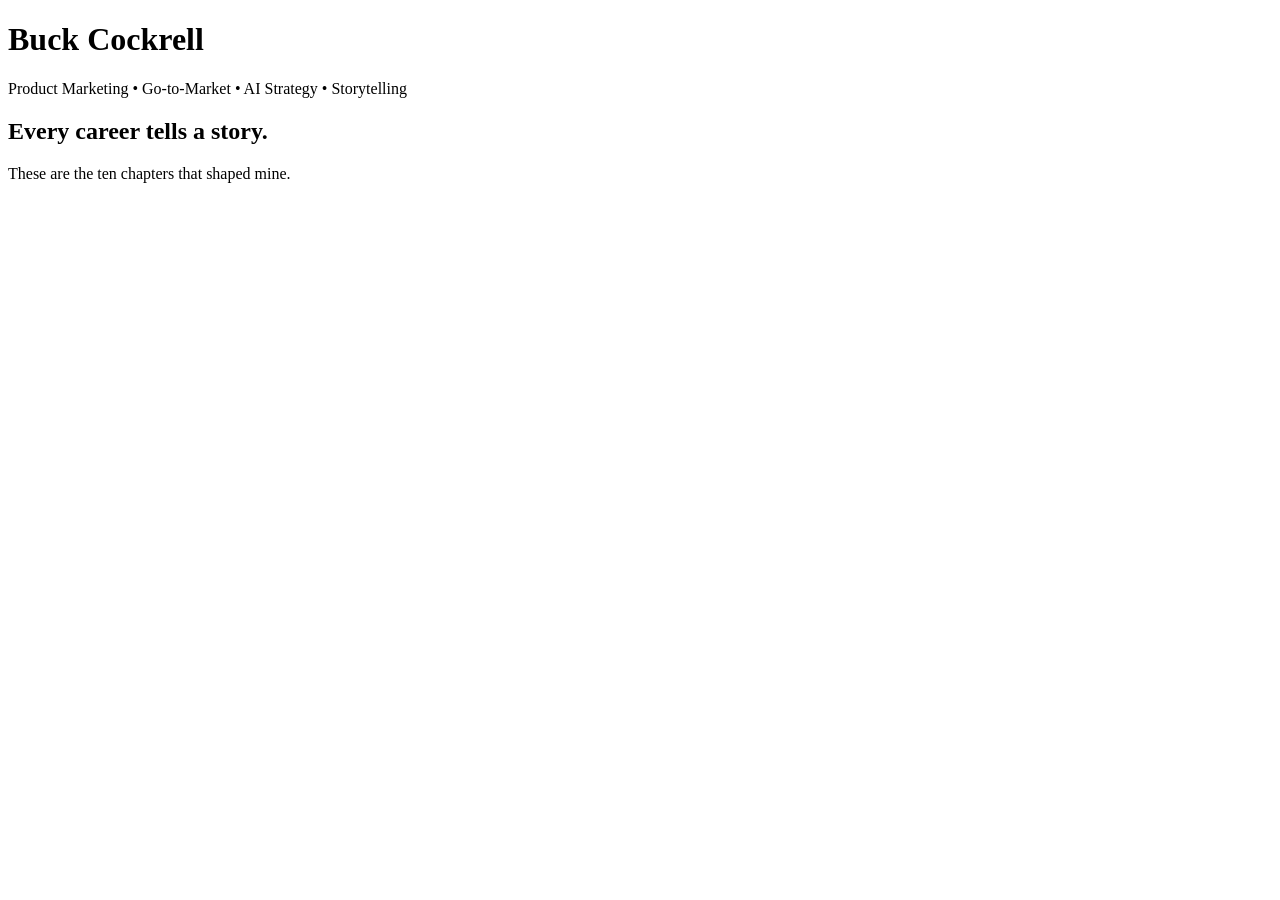
==== index.html @ d07e461e "Rename index to index.html" ====
<!doctype html>
<html lang="en">
<head>
  <meta charset="utf-8">
  <meta name="viewport" content="width=device-width, initial-scale=1">
  <title>Buck Cockrell | Portfolio</title>
  <meta
    name="description"
    content="The product marketing, go-to-market, transformation, and AI leadership portfolio of Buck Cockrell."
  >
</head>

<body>
  <main>
    <h1>Buck Cockrell</h1>
    <p>Product Marketing • Go-to-Market • AI Strategy • Storytelling</p>

    <h2>Every career tells a story.</h2>
    <p>These are the ten chapters that shaped mine.</p>
  </main>
</body>
</html>
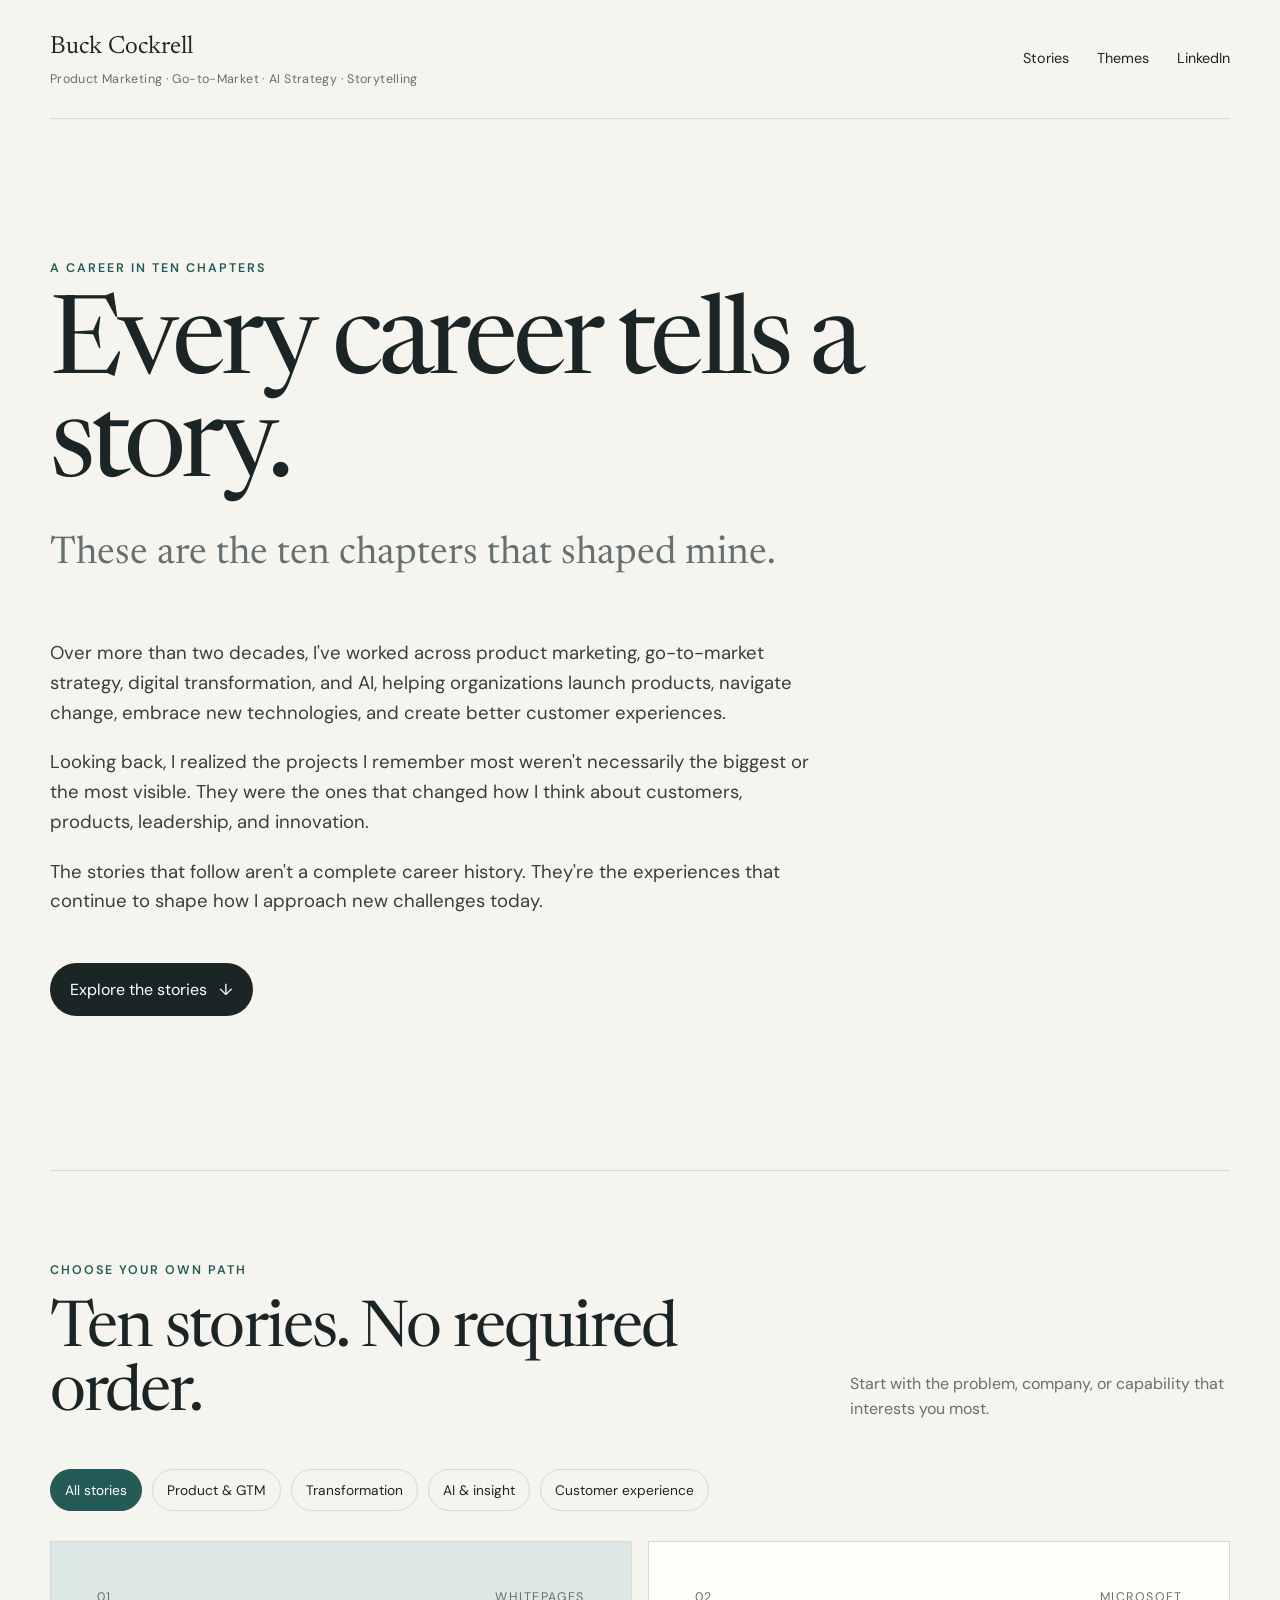
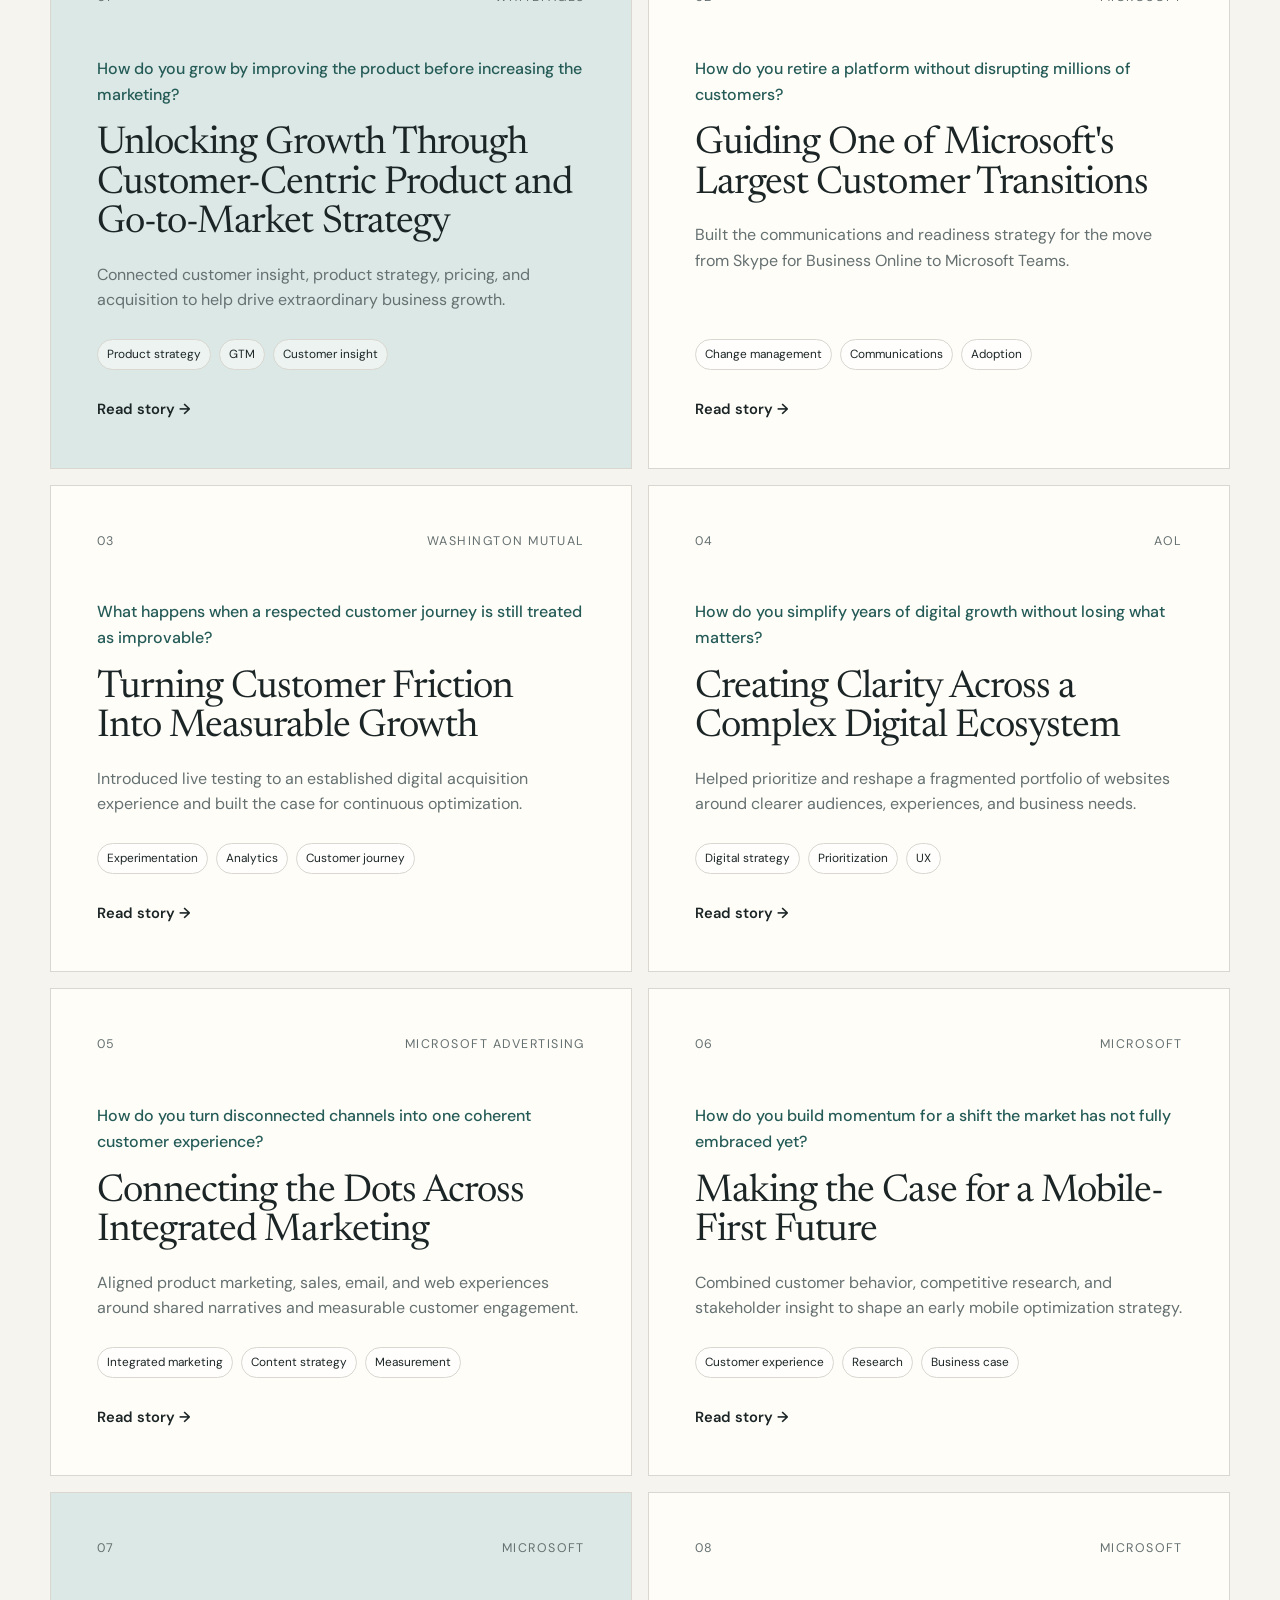
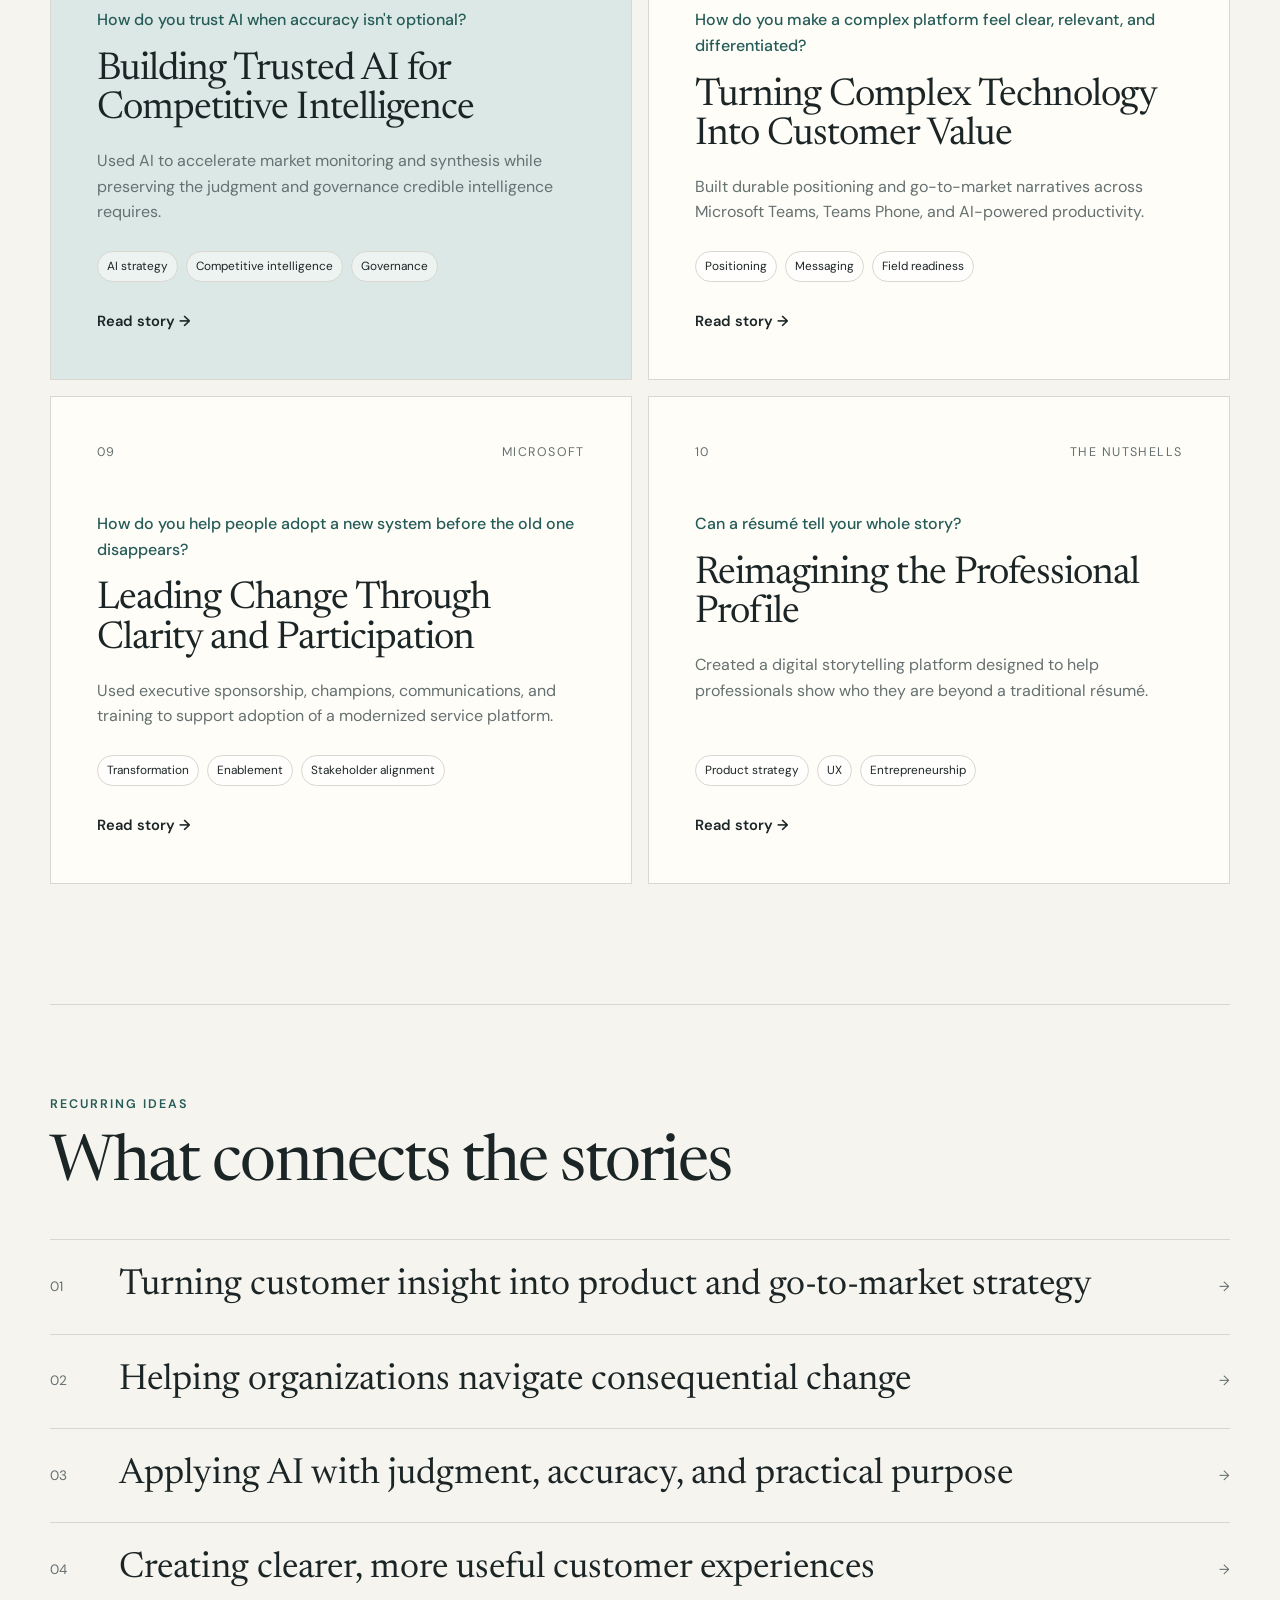
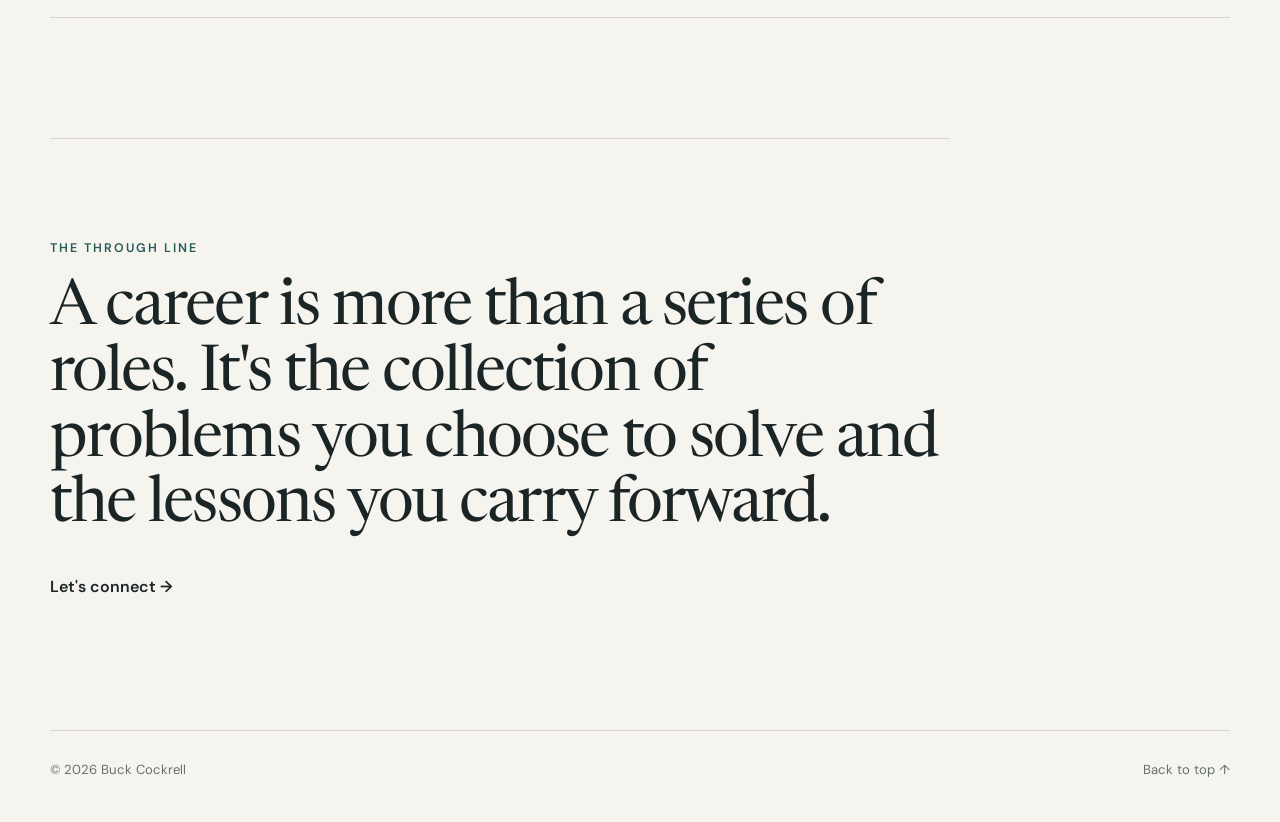
==== commit aa16e378: "Add files via upload" ====
--- a/index.html
+++ b/index.html
@@ -3,20 +3,230 @@
 <head>
   <meta charset="utf-8">
   <meta name="viewport" content="width=device-width, initial-scale=1">
-  <title>Buck Cockrell | Portfolio</title>
-  <meta
-    name="description"
-    content="The product marketing, go-to-market, transformation, and AI leadership portfolio of Buck Cockrell."
-  >
+  <title>Buck Cockrell | Product Marketing, GTM, AI Strategy</title>
+  <meta name="description" content="A collection of ten stories from Buck Cockrell's career across product marketing, go-to-market strategy, digital transformation, AI, and customer experience.">
+  <meta name="author" content="Buck Cockrell">
+  <meta property="og:title" content="Buck Cockrell | Every career tells a story">
+  <meta property="og:description" content="Ten stories about product marketing, go-to-market strategy, transformation, AI, and leadership.">
+  <meta property="og:type" content="website">
+  <meta property="og:url" content="https://buck-cockrell.netlify.app/">
+  <link rel="stylesheet" href="styles.css">
+  <script type="application/ld+json">
+  {
+    "@context": "https://schema.org",
+    "@type": "Person",
+    "name": "Buck Cockrell",
+    "url": "https://buck-cockrell.netlify.app/",
+    "jobTitle": "Product Marketing and Go-to-Market Leader",
+    "knowsAbout": [
+      "Product Marketing",
+      "Go-to-Market Strategy",
+      "Artificial Intelligence",
+      "Digital Transformation",
+      "Change Management",
+      "Customer Experience",
+      "Competitive Intelligence"
+    ]
+  }
+  </script>
 </head>
-
 <body>
+  <a class="skip-link" href="#stories">Skip to stories</a>
+
+  <header class="site-header">
+    <a class="brand" href="/" aria-label="Buck Cockrell home">
+      <span class="brand-name">Buck Cockrell</span>
+      <span class="brand-role">Product Marketing · Go-to-Market · AI Strategy · Storytelling</span>
+    </a>
+
+    <button class="nav-toggle" type="button" aria-expanded="false" aria-controls="site-nav">
+      Menu
+    </button>
+
+    <nav id="site-nav" class="site-nav" aria-label="Primary navigation">
+      <a href="#stories">Stories</a>
+      <a href="#themes">Themes</a>
+      <a href="https://www.linkedin.com/" rel="noreferrer">LinkedIn</a>
+    </nav>
+  </header>
+
   <main>
-    <h1>Buck Cockrell</h1>
-    <p>Product Marketing • Go-to-Market • AI Strategy • Storytelling</p>
-
-    <h2>Every career tells a story.</h2>
-    <p>These are the ten chapters that shaped mine.</p>
+    <section class="hero" aria-labelledby="hero-title">
+      <p class="eyebrow">A career in ten chapters</p>
+      <h1 id="hero-title">Every career tells a story.</h1>
+      <p class="hero-subtitle">These are the ten chapters that shaped mine.</p>
+
+      <div class="intro-copy">
+        <p>Over more than two decades, I've worked across product marketing, go-to-market strategy, digital transformation, and AI, helping organizations launch products, navigate change, embrace new technologies, and create better customer experiences.</p>
+
+        <p>Looking back, I realized the projects I remember most weren't necessarily the biggest or the most visible. They were the ones that changed how I think about customers, products, leadership, and innovation.</p>
+
+        <p>The stories that follow aren't a complete career history. They're the experiences that continue to shape how I approach new challenges today.</p>
+      </div>
+
+      <a class="primary-cta" href="#stories">Explore the stories <span aria-hidden="true">↓</span></a>
+    </section>
+
+    <section id="stories" class="stories-section" aria-labelledby="stories-title">
+      <div class="section-heading">
+        <div>
+          <p class="eyebrow">Choose your own path</p>
+          <h2 id="stories-title">Ten stories. No required order.</h2>
+        </div>
+        <p>Start with the problem, company, or capability that interests you most.</p>
+      </div>
+
+      <div class="filter-bar" aria-label="Filter stories by theme">
+        <button class="filter-button is-active" type="button" data-filter="all">All stories</button>
+        <button class="filter-button" type="button" data-filter="product">Product & GTM</button>
+        <button class="filter-button" type="button" data-filter="change">Transformation</button>
+        <button class="filter-button" type="button" data-filter="ai">AI & insight</button>
+        <button class="filter-button" type="button" data-filter="experience">Customer experience</button>
+      </div>
+
+      <div class="story-grid">
+        <article class="story-card featured" data-themes="product experience">
+          <a href="stories/whitepages-growth/" aria-label="Read story 1: Unlocking Growth Through Customer-Centric Product and Go-to-Market Strategy">
+            <div class="story-meta"><span>01</span><span>Whitepages</span></div>
+            <p class="story-question">How do you grow by improving the product before increasing the marketing?</p>
+            <h3>Unlocking Growth Through Customer-Centric Product and Go-to-Market Strategy</h3>
+            <p class="story-summary">Connected customer insight, product strategy, pricing, and acquisition to help drive extraordinary business growth.</p>
+            <ul class="tags" aria-label="Capabilities">
+              <li>Product strategy</li><li>GTM</li><li>Customer insight</li>
+            </ul>
+            <span class="read-link">Read story <span aria-hidden="true">→</span></span>
+          </a>
+        </article>
+
+        <article class="story-card" data-themes="change product">
+          <a href="stories/skype-to-teams/" aria-label="Read story 2: Guiding One of Microsoft's Largest Customer Transitions">
+            <div class="story-meta"><span>02</span><span>Microsoft</span></div>
+            <p class="story-question">How do you retire a platform without disrupting millions of customers?</p>
+            <h3>Guiding One of Microsoft's Largest Customer Transitions</h3>
+            <p class="story-summary">Built the communications and readiness strategy for the move from Skype for Business Online to Microsoft Teams.</p>
+            <ul class="tags"><li>Change management</li><li>Communications</li><li>Adoption</li></ul>
+            <span class="read-link">Read story <span aria-hidden="true">→</span></span>
+          </a>
+        </article>
+
+        <article class="story-card" data-themes="experience product">
+          <a href="stories/testing-optimization/" aria-label="Read story 3: Turning Customer Friction Into Measurable Growth">
+            <div class="story-meta"><span>03</span><span>Washington Mutual</span></div>
+            <p class="story-question">What happens when a respected customer journey is still treated as improvable?</p>
+            <h3>Turning Customer Friction Into Measurable Growth</h3>
+            <p class="story-summary">Introduced live testing to an established digital acquisition experience and built the case for continuous optimization.</p>
+            <ul class="tags"><li>Experimentation</li><li>Analytics</li><li>Customer journey</li></ul>
+            <span class="read-link">Read story <span aria-hidden="true">→</span></span>
+          </a>
+        </article>
+
+        <article class="story-card" data-themes="change experience">
+          <a href="stories/aol-digital-ecosystem/" aria-label="Read story 4: Creating Clarity Across a Complex Digital Ecosystem">
+            <div class="story-meta"><span>04</span><span>AOL</span></div>
+            <p class="story-question">How do you simplify years of digital growth without losing what matters?</p>
+            <h3>Creating Clarity Across a Complex Digital Ecosystem</h3>
+            <p class="story-summary">Helped prioritize and reshape a fragmented portfolio of websites around clearer audiences, experiences, and business needs.</p>
+            <ul class="tags"><li>Digital strategy</li><li>Prioritization</li><li>UX</li></ul>
+            <span class="read-link">Read story <span aria-hidden="true">→</span></span>
+          </a>
+        </article>
+
+        <article class="story-card" data-themes="product experience">
+          <a href="stories/integrated-marketing/" aria-label="Read story 5: Connecting the Dots Across Integrated Marketing">
+            <div class="story-meta"><span>05</span><span>Microsoft Advertising</span></div>
+            <p class="story-question">How do you turn disconnected channels into one coherent customer experience?</p>
+            <h3>Connecting the Dots Across Integrated Marketing</h3>
+            <p class="story-summary">Aligned product marketing, sales, email, and web experiences around shared narratives and measurable customer engagement.</p>
+            <ul class="tags"><li>Integrated marketing</li><li>Content strategy</li><li>Measurement</li></ul>
+            <span class="read-link">Read story <span aria-hidden="true">→</span></span>
+          </a>
+        </article>
+
+        <article class="story-card" data-themes="experience change">
+          <a href="stories/mobile-first-strategy/" aria-label="Read story 6: Making the Case for a Mobile-First Future">
+            <div class="story-meta"><span>06</span><span>Microsoft</span></div>
+            <p class="story-question">How do you build momentum for a shift the market has not fully embraced yet?</p>
+            <h3>Making the Case for a Mobile-First Future</h3>
+            <p class="story-summary">Combined customer behavior, competitive research, and stakeholder insight to shape an early mobile optimization strategy.</p>
+            <ul class="tags"><li>Customer experience</li><li>Research</li><li>Business case</li></ul>
+            <span class="read-link">Read story <span aria-hidden="true">→</span></span>
+          </a>
+        </article>
+
+        <article class="story-card featured" data-themes="ai product">
+          <a href="stories/trusted-ai/" aria-label="Read story 7: Building Trusted AI for Competitive Intelligence">
+            <div class="story-meta"><span>07</span><span>Microsoft</span></div>
+            <p class="story-question">How do you trust AI when accuracy isn't optional?</p>
+            <h3>Building Trusted AI for Competitive Intelligence</h3>
+            <p class="story-summary">Used AI to accelerate market monitoring and synthesis while preserving the judgment and governance credible intelligence requires.</p>
+            <ul class="tags"><li>AI strategy</li><li>Competitive intelligence</li><li>Governance</li></ul>
+            <span class="read-link">Read story <span aria-hidden="true">→</span></span>
+          </a>
+        </article>
+
+        <article class="story-card" data-themes="product ai">
+          <a href="stories/teams-positioning/" aria-label="Read story 8: Turning Complex Technology Into Customer Value">
+            <div class="story-meta"><span>08</span><span>Microsoft</span></div>
+            <p class="story-question">How do you make a complex platform feel clear, relevant, and differentiated?</p>
+            <h3>Turning Complex Technology Into Customer Value</h3>
+            <p class="story-summary">Built durable positioning and go-to-market narratives across Microsoft Teams, Teams Phone, and AI-powered productivity.</p>
+            <ul class="tags"><li>Positioning</li><li>Messaging</li><li>Field readiness</li></ul>
+            <span class="read-link">Read story <span aria-hidden="true">→</span></span>
+          </a>
+        </article>
+
+        <article class="story-card" data-themes="change experience">
+          <a href="stories/platform-adoption/" aria-label="Read story 9: Leading Change Through Clarity and Participation">
+            <div class="story-meta"><span>09</span><span>Microsoft</span></div>
+            <p class="story-question">How do you help people adopt a new system before the old one disappears?</p>
+            <h3>Leading Change Through Clarity and Participation</h3>
+            <p class="story-summary">Used executive sponsorship, champions, communications, and training to support adoption of a modernized service platform.</p>
+            <ul class="tags"><li>Transformation</li><li>Enablement</li><li>Stakeholder alignment</li></ul>
+            <span class="read-link">Read story <span aria-hidden="true">→</span></span>
+          </a>
+        </article>
+
+        <article class="story-card" data-themes="product experience">
+          <a href="stories/the-nutshells/" aria-label="Read story 10: Reimagining the Professional Profile">
+            <div class="story-meta"><span>10</span><span>The Nutshells</span></div>
+            <p class="story-question">Can a résumé tell your whole story?</p>
+            <h3>Reimagining the Professional Profile</h3>
+            <p class="story-summary">Created a digital storytelling platform designed to help professionals show who they are beyond a traditional résumé.</p>
+            <ul class="tags"><li>Product strategy</li><li>UX</li><li>Entrepreneurship</li></ul>
+            <span class="read-link">Read story <span aria-hidden="true">→</span></span>
+          </a>
+        </article>
+      </div>
+    </section>
+
+    <section id="themes" class="themes-section" aria-labelledby="themes-title">
+      <div class="section-heading">
+        <div>
+          <p class="eyebrow">Recurring ideas</p>
+          <h2 id="themes-title">What connects the stories</h2>
+        </div>
+      </div>
+
+      <div class="theme-list">
+        <a href="#stories" data-theme-link="product"><span>01</span><strong>Turning customer insight into product and go-to-market strategy</strong><span aria-hidden="true">→</span></a>
+        <a href="#stories" data-theme-link="change"><span>02</span><strong>Helping organizations navigate consequential change</strong><span aria-hidden="true">→</span></a>
+        <a href="#stories" data-theme-link="ai"><span>03</span><strong>Applying AI with judgment, accuracy, and practical purpose</strong><span aria-hidden="true">→</span></a>
+        <a href="#stories" data-theme-link="experience"><span>04</span><strong>Creating clearer, more useful customer experiences</strong><span aria-hidden="true">→</span></a>
+      </div>
+    </section>
+
+    <section class="closing-section">
+      <p class="eyebrow">The through line</p>
+      <blockquote>A career is more than a series of roles. It's the collection of problems you choose to solve and the lessons you carry forward.</blockquote>
+      <a class="text-link" href="mailto:">Let's connect <span aria-hidden="true">→</span></a>
+    </section>
   </main>
+
+  <footer>
+    <span>© <span id="year"></span> Buck Cockrell</span>
+    <a href="#top">Back to top ↑</a>
+  </footer>
+
+  <script src="script.js"></script>
 </body>
 </html>
--- a/styles.css
+++ b/styles.css
@@ -0,0 +1,283 @@
+@import url('https://fonts.googleapis.com/css2?family=DM+Sans:wght@400;500;600&family=Newsreader:opsz,wght@6..72,400;6..72,500&display=swap');
+
+:root {
+  --bg: #f6f4ef;
+  --surface: #fffdf8;
+  --ink: #1c2526;
+  --muted: #657071;
+  --line: #d9d7d0;
+  --accent: #255b57;
+  --accent-soft: #dbe8e5;
+  --max: 1180px;
+}
+
+* { box-sizing: border-box; }
+html { scroll-behavior: smooth; }
+body {
+  margin: 0;
+  background: var(--bg);
+  color: var(--ink);
+  font-family: "DM Sans", sans-serif;
+  line-height: 1.6;
+}
+a { color: inherit; }
+.skip-link {
+  position: absolute;
+  left: -9999px;
+  top: 0;
+}
+.skip-link:focus {
+  left: 1rem;
+  top: 1rem;
+  z-index: 20;
+  background: var(--ink);
+  color: white;
+  padding: .75rem 1rem;
+}
+
+.site-header {
+  width: min(calc(100% - 40px), var(--max));
+  margin: 0 auto;
+  padding: 28px 0;
+  display: flex;
+  justify-content: space-between;
+  gap: 24px;
+  align-items: center;
+  border-bottom: 1px solid var(--line);
+}
+.brand { text-decoration: none; display: grid; gap: 2px; }
+.brand-name { font-family: "Newsreader", serif; font-size: 1.55rem; }
+.brand-role { color: var(--muted); font-size: .78rem; letter-spacing: .03em; }
+.site-nav { display: flex; gap: 28px; }
+.site-nav a { text-decoration: none; font-size: .9rem; }
+.site-nav a:hover { color: var(--accent); }
+.nav-toggle { display: none; }
+
+main, footer {
+  width: min(calc(100% - 40px), var(--max));
+  margin: 0 auto;
+}
+.hero {
+  padding: clamp(78px, 11vw, 150px) 0 clamp(90px, 12vw, 170px);
+  max-width: 930px;
+}
+.eyebrow {
+  margin: 0 0 18px;
+  color: var(--accent);
+  font-size: .78rem;
+  font-weight: 600;
+  letter-spacing: .16em;
+  text-transform: uppercase;
+}
+h1, h2, h3, blockquote {
+  font-family: "Newsreader", serif;
+  font-weight: 400;
+}
+h1 {
+  font-size: clamp(3.5rem, 8.5vw, 7.8rem);
+  line-height: .94;
+  letter-spacing: -.045em;
+  margin: 0;
+  max-width: 950px;
+}
+.hero-subtitle {
+  margin: 22px 0 54px;
+  font-family: "Newsreader", serif;
+  font-size: clamp(1.55rem, 3vw, 2.45rem);
+  color: var(--muted);
+}
+.intro-copy {
+  max-width: 760px;
+  font-size: clamp(1.05rem, 1.45vw, 1.23rem);
+  color: #344041;
+}
+.intro-copy p { margin: 0 0 20px; }
+.primary-cta {
+  display: inline-flex;
+  align-items: center;
+  gap: 12px;
+  margin-top: 26px;
+  padding: 14px 20px;
+  background: var(--ink);
+  color: white;
+  text-decoration: none;
+  border-radius: 999px;
+}
+
+.stories-section, .themes-section {
+  padding: 90px 0 120px;
+  border-top: 1px solid var(--line);
+}
+.section-heading {
+  display: grid;
+  grid-template-columns: 1.3fr .7fr;
+  gap: 40px;
+  align-items: end;
+  margin-bottom: 42px;
+}
+.section-heading h2 {
+  margin: 0;
+  font-size: clamp(2.6rem, 5vw, 4.8rem);
+  line-height: 1;
+  letter-spacing: -.03em;
+}
+.section-heading > p {
+  color: var(--muted);
+  max-width: 380px;
+  margin: 0 0 5px auto;
+}
+
+.filter-bar {
+  display: flex;
+  gap: 10px;
+  flex-wrap: wrap;
+  margin-bottom: 30px;
+}
+.filter-button {
+  border: 1px solid var(--line);
+  background: transparent;
+  color: var(--ink);
+  border-radius: 999px;
+  padding: 9px 14px;
+  font: inherit;
+  font-size: .86rem;
+  cursor: pointer;
+}
+.filter-button:hover,
+.filter-button.is-active {
+  border-color: var(--accent);
+  background: var(--accent);
+  color: white;
+}
+
+.story-grid {
+  display: grid;
+  grid-template-columns: repeat(2, minmax(0, 1fr));
+  gap: 16px;
+}
+.story-card {
+  min-height: 430px;
+  border: 1px solid var(--line);
+  background: var(--surface);
+  transition: transform .22s ease, border-color .22s ease, background .22s ease;
+}
+.story-card.featured { background: var(--accent-soft); }
+.story-card:hover {
+  transform: translateY(-4px);
+  border-color: var(--accent);
+}
+.story-card[hidden] { display: none; }
+.story-card > a {
+  min-height: 100%;
+  padding: clamp(26px, 4vw, 46px);
+  display: flex;
+  flex-direction: column;
+  text-decoration: none;
+}
+.story-meta {
+  display: flex;
+  justify-content: space-between;
+  color: var(--muted);
+  font-size: .78rem;
+  text-transform: uppercase;
+  letter-spacing: .12em;
+}
+.story-question {
+  color: var(--accent);
+  margin: 48px 0 18px;
+  font-weight: 500;
+}
+.story-card h3 {
+  margin: 0 0 18px;
+  font-size: clamp(1.9rem, 3vw, 2.9rem);
+  line-height: 1.03;
+  letter-spacing: -.025em;
+}
+.story-summary { color: var(--muted); margin: 0 0 26px; }
+.tags {
+  list-style: none;
+  margin: auto 0 28px;
+  padding: 0;
+  display: flex;
+  flex-wrap: wrap;
+  gap: 8px;
+}
+.tags li {
+  border: 1px solid var(--line);
+  border-radius: 999px;
+  padding: 5px 9px;
+  font-size: .74rem;
+  background: rgba(255,255,255,.45);
+}
+.read-link { font-weight: 600; font-size: .92rem; }
+
+.theme-list { border-top: 1px solid var(--line); }
+.theme-list a {
+  display: grid;
+  grid-template-columns: 45px 1fr auto;
+  gap: 24px;
+  padding: 26px 0;
+  align-items: center;
+  border-bottom: 1px solid var(--line);
+  text-decoration: none;
+}
+.theme-list a:hover strong { color: var(--accent); }
+.theme-list span { color: var(--muted); font-size: .85rem; }
+.theme-list strong {
+  font-family: "Newsreader", serif;
+  font-weight: 400;
+  font-size: clamp(1.35rem, 3vw, 2.25rem);
+  line-height: 1.15;
+}
+
+.closing-section {
+  padding: 100px 0 130px;
+  border-top: 1px solid var(--line);
+  max-width: 900px;
+}
+blockquote {
+  margin: 0 0 34px;
+  font-size: clamp(2.2rem, 5vw, 4.5rem);
+  line-height: 1.03;
+  letter-spacing: -.03em;
+}
+.text-link { text-decoration: none; font-weight: 600; }
+
+footer {
+  padding: 28px 0 42px;
+  border-top: 1px solid var(--line);
+  display: flex;
+  justify-content: space-between;
+  color: var(--muted);
+  font-size: .82rem;
+}
+footer a { text-decoration: none; }
+
+@media (max-width: 760px) {
+  .brand-role { display: none; }
+  .nav-toggle {
+    display: inline-flex;
+    border: 1px solid var(--line);
+    background: transparent;
+    padding: 8px 12px;
+    border-radius: 999px;
+  }
+  .site-header { position: relative; }
+  .site-nav {
+    display: none;
+    position: absolute;
+    right: 0;
+    top: 74px;
+    width: min(280px, 90vw);
+    padding: 18px;
+    background: var(--surface);
+    border: 1px solid var(--line);
+    flex-direction: column;
+    z-index: 10;
+  }
+  .site-nav.is-open { display: flex; }
+  .section-heading { grid-template-columns: 1fr; }
+  .section-heading > p { margin: 0; }
+  .story-grid { grid-template-columns: 1fr; }
+  .story-card { min-height: 390px; }
+}
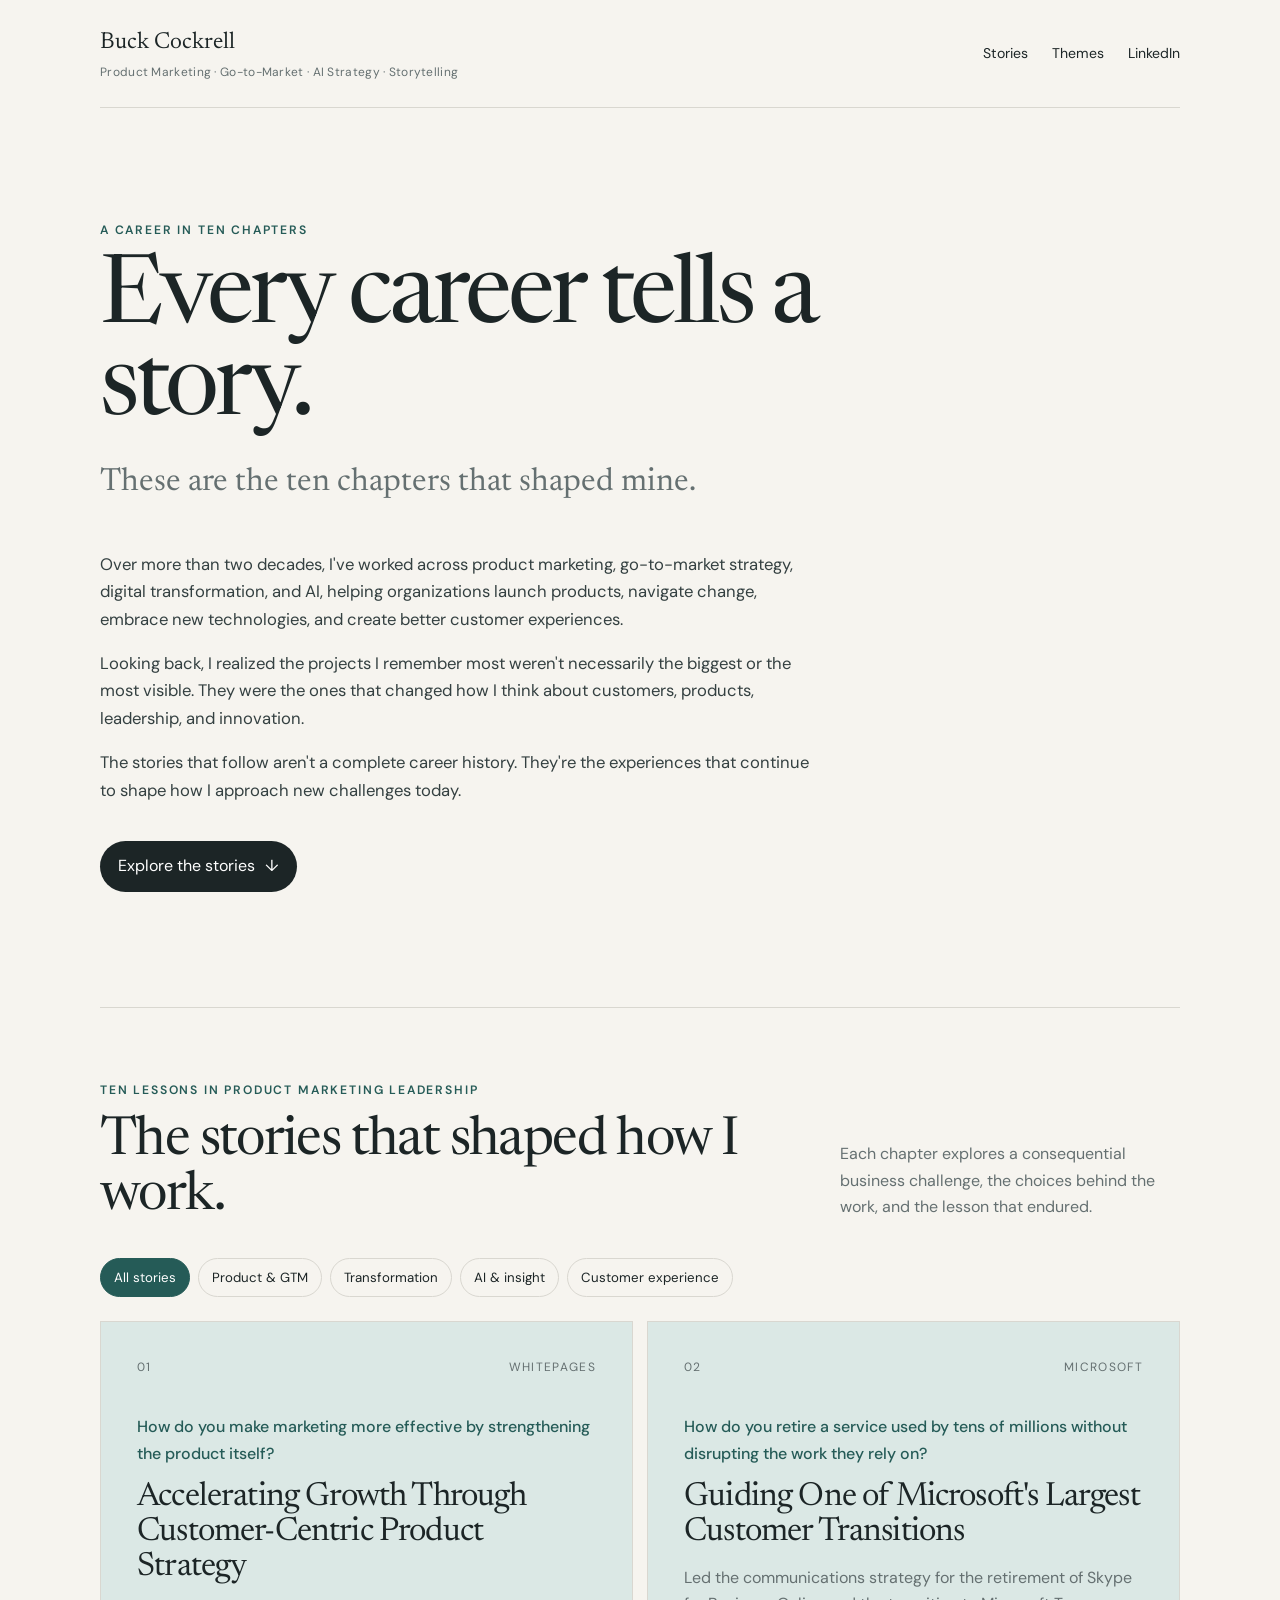
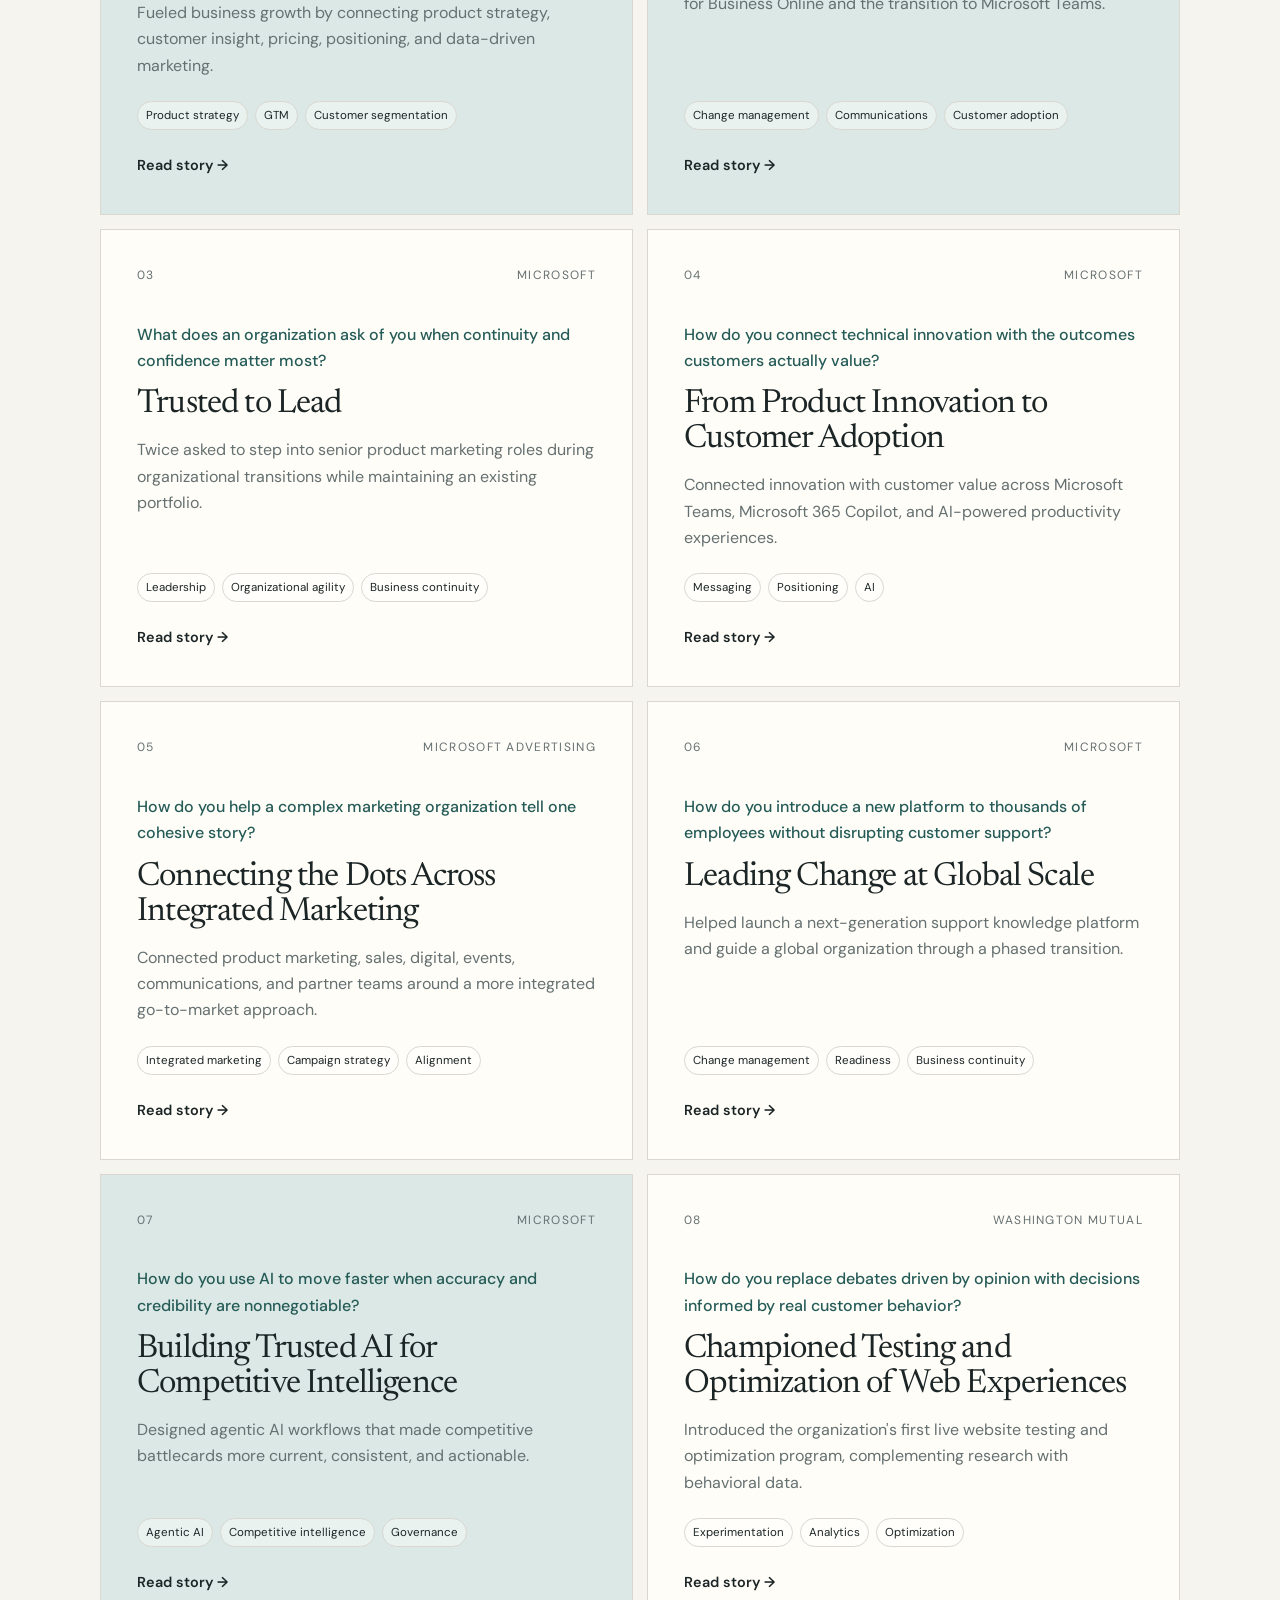
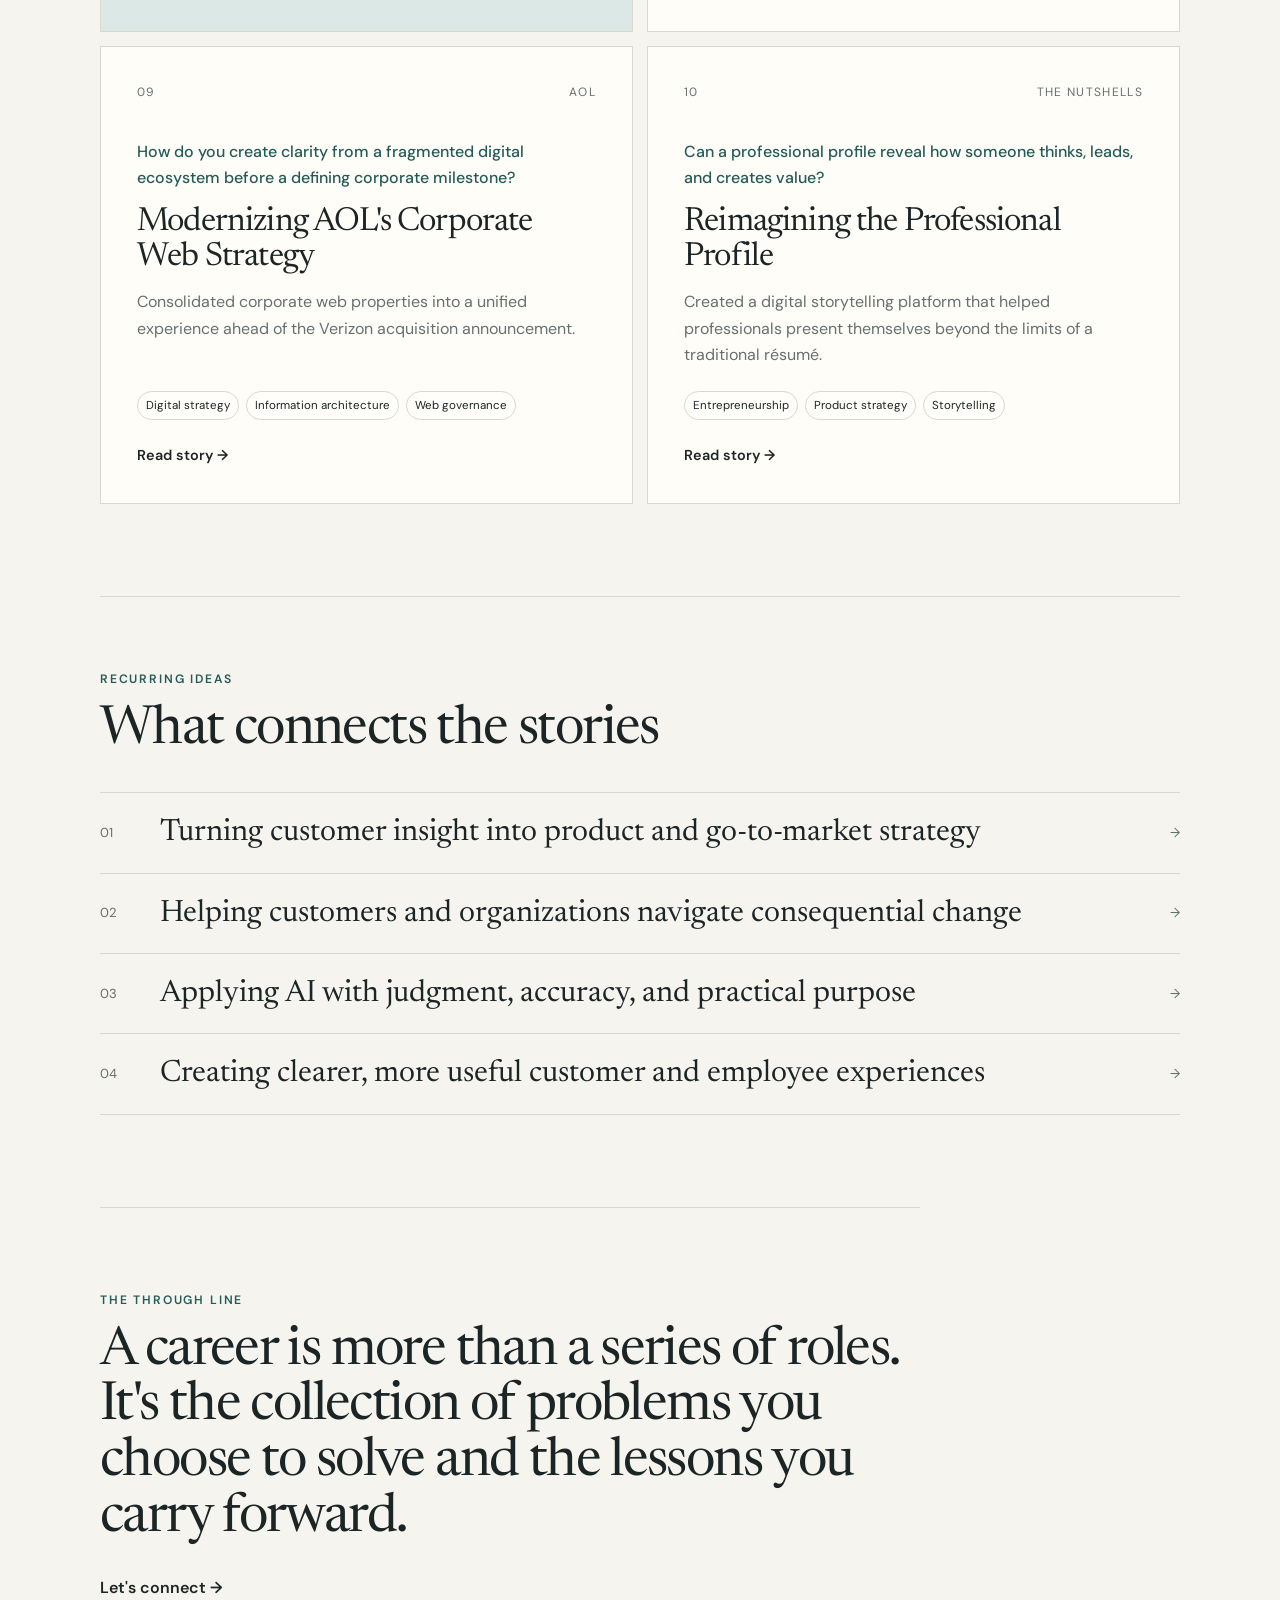
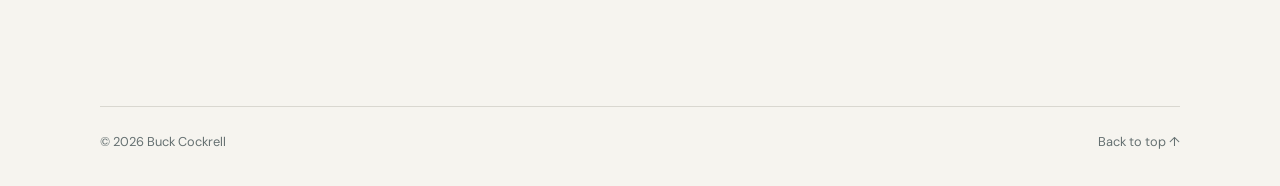
==== commit a2efbb58: "Add files via upload" ====
--- a/index.html
+++ b/index.html
@@ -4,10 +4,10 @@
   <meta charset="utf-8">
   <meta name="viewport" content="width=device-width, initial-scale=1">
   <title>Buck Cockrell | Product Marketing, GTM, AI Strategy</title>
-  <meta name="description" content="A collection of ten stories from Buck Cockrell's career across product marketing, go-to-market strategy, digital transformation, AI, and customer experience.">
+  <meta name="description" content="Ten career stories from Buck Cockrell spanning product marketing, go-to-market strategy, organizational change, digital transformation, AI, and customer experience.">
   <meta name="author" content="Buck Cockrell">
   <meta property="og:title" content="Buck Cockrell | Every career tells a story">
-  <meta property="og:description" content="Ten stories about product marketing, go-to-market strategy, transformation, AI, and leadership.">
+  <meta property="og:description" content="Ten stories about product marketing leadership, transformation, AI, customer experience, and growth.">
   <meta property="og:type" content="website">
   <meta property="og:url" content="https://buck-cockrell.netlify.app/">
   <link rel="stylesheet" href="styles.css">
@@ -30,7 +30,7 @@
   }
   </script>
 </head>
-<body>
+<body id="top">
   <a class="skip-link" href="#stories">Skip to stories</a>
 
   <header class="site-header">
@@ -70,63 +70,61 @@
     <section id="stories" class="stories-section" aria-labelledby="stories-title">
       <div class="section-heading">
         <div>
-          <p class="eyebrow">Choose your own path</p>
-          <h2 id="stories-title">Ten stories. No required order.</h2>
+          <p class="eyebrow">Ten lessons in product marketing leadership</p>
+          <h2 id="stories-title">The stories that shaped how I work.</h2>
         </div>
-        <p>Start with the problem, company, or capability that interests you most.</p>
+        <p>Each chapter explores a consequential business challenge, the choices behind the work, and the lesson that endured.</p>
       </div>
 
       <div class="filter-bar" aria-label="Filter stories by theme">
         <button class="filter-button is-active" type="button" data-filter="all">All stories</button>
-        <button class="filter-button" type="button" data-filter="product">Product & GTM</button>
+        <button class="filter-button" type="button" data-filter="product">Product &amp; GTM</button>
         <button class="filter-button" type="button" data-filter="change">Transformation</button>
-        <button class="filter-button" type="button" data-filter="ai">AI & insight</button>
+        <button class="filter-button" type="button" data-filter="ai">AI &amp; insight</button>
         <button class="filter-button" type="button" data-filter="experience">Customer experience</button>
       </div>
 
       <div class="story-grid">
         <article class="story-card featured" data-themes="product experience">
-          <a href="stories/whitepages-growth/" aria-label="Read story 1: Unlocking Growth Through Customer-Centric Product and Go-to-Market Strategy">
+          <a href="stories/whitepages-growth/" aria-label="Read story 1: Accelerating Growth Through Customer-Centric Product Strategy">
             <div class="story-meta"><span>01</span><span>Whitepages</span></div>
-            <p class="story-question">How do you grow by improving the product before increasing the marketing?</p>
-            <h3>Unlocking Growth Through Customer-Centric Product and Go-to-Market Strategy</h3>
-            <p class="story-summary">Connected customer insight, product strategy, pricing, and acquisition to help drive extraordinary business growth.</p>
-            <ul class="tags" aria-label="Capabilities">
-              <li>Product strategy</li><li>GTM</li><li>Customer insight</li>
-            </ul>
-            <span class="read-link">Read story <span aria-hidden="true">→</span></span>
-          </a>
-        </article>
-
-        <article class="story-card" data-themes="change product">
+            <p class="story-question">How do you make marketing more effective by strengthening the product itself?</p>
+            <h3>Accelerating Growth Through Customer-Centric Product Strategy</h3>
+            <p class="story-summary">Fueled business growth by connecting product strategy, customer insight, pricing, positioning, and data-driven marketing.</p>
+            <ul class="tags"><li>Product strategy</li><li>GTM</li><li>Customer segmentation</li></ul>
+            <span class="read-link">Read story <span aria-hidden="true">→</span></span>
+          </a>
+        </article>
+
+        <article class="story-card featured" data-themes="change product">
           <a href="stories/skype-to-teams/" aria-label="Read story 2: Guiding One of Microsoft's Largest Customer Transitions">
             <div class="story-meta"><span>02</span><span>Microsoft</span></div>
-            <p class="story-question">How do you retire a platform without disrupting millions of customers?</p>
+            <p class="story-question">How do you retire a service used by tens of millions without disrupting the work they rely on?</p>
             <h3>Guiding One of Microsoft's Largest Customer Transitions</h3>
-            <p class="story-summary">Built the communications and readiness strategy for the move from Skype for Business Online to Microsoft Teams.</p>
-            <ul class="tags"><li>Change management</li><li>Communications</li><li>Adoption</li></ul>
-            <span class="read-link">Read story <span aria-hidden="true">→</span></span>
-          </a>
-        </article>
-
-        <article class="story-card" data-themes="experience product">
-          <a href="stories/testing-optimization/" aria-label="Read story 3: Turning Customer Friction Into Measurable Growth">
-            <div class="story-meta"><span>03</span><span>Washington Mutual</span></div>
-            <p class="story-question">What happens when a respected customer journey is still treated as improvable?</p>
-            <h3>Turning Customer Friction Into Measurable Growth</h3>
-            <p class="story-summary">Introduced live testing to an established digital acquisition experience and built the case for continuous optimization.</p>
-            <ul class="tags"><li>Experimentation</li><li>Analytics</li><li>Customer journey</li></ul>
-            <span class="read-link">Read story <span aria-hidden="true">→</span></span>
-          </a>
-        </article>
-
-        <article class="story-card" data-themes="change experience">
-          <a href="stories/aol-digital-ecosystem/" aria-label="Read story 4: Creating Clarity Across a Complex Digital Ecosystem">
-            <div class="story-meta"><span>04</span><span>AOL</span></div>
-            <p class="story-question">How do you simplify years of digital growth without losing what matters?</p>
-            <h3>Creating Clarity Across a Complex Digital Ecosystem</h3>
-            <p class="story-summary">Helped prioritize and reshape a fragmented portfolio of websites around clearer audiences, experiences, and business needs.</p>
-            <ul class="tags"><li>Digital strategy</li><li>Prioritization</li><li>UX</li></ul>
+            <p class="story-summary">Led the communications strategy for the retirement of Skype for Business Online and the transition to Microsoft Teams.</p>
+            <ul class="tags"><li>Change management</li><li>Communications</li><li>Customer adoption</li></ul>
+            <span class="read-link">Read story <span aria-hidden="true">→</span></span>
+          </a>
+        </article>
+
+        <article class="story-card" data-themes="product change">
+          <a href="stories/trusted-to-lead/" aria-label="Read story 3: Trusted to Lead">
+            <div class="story-meta"><span>03</span><span>Microsoft</span></div>
+            <p class="story-question">What does an organization ask of you when continuity and confidence matter most?</p>
+            <h3>Trusted to Lead</h3>
+            <p class="story-summary">Twice asked to step into senior product marketing roles during organizational transitions while maintaining an existing portfolio.</p>
+            <ul class="tags"><li>Leadership</li><li>Organizational agility</li><li>Business continuity</li></ul>
+            <span class="read-link">Read story <span aria-hidden="true">→</span></span>
+          </a>
+        </article>
+
+        <article class="story-card" data-themes="product ai">
+          <a href="stories/product-innovation-to-adoption/" aria-label="Read story 4: From Product Innovation to Customer Adoption">
+            <div class="story-meta"><span>04</span><span>Microsoft</span></div>
+            <p class="story-question">How do you connect technical innovation with the outcomes customers actually value?</p>
+            <h3>From Product Innovation to Customer Adoption</h3>
+            <p class="story-summary">Connected innovation with customer value across Microsoft Teams, Microsoft 365 Copilot, and AI-powered productivity experiences.</p>
+            <ul class="tags"><li>Messaging</li><li>Positioning</li><li>AI</li></ul>
             <span class="read-link">Read story <span aria-hidden="true">→</span></span>
           </a>
         </article>
@@ -134,21 +132,21 @@
         <article class="story-card" data-themes="product experience">
           <a href="stories/integrated-marketing/" aria-label="Read story 5: Connecting the Dots Across Integrated Marketing">
             <div class="story-meta"><span>05</span><span>Microsoft Advertising</span></div>
-            <p class="story-question">How do you turn disconnected channels into one coherent customer experience?</p>
+            <p class="story-question">How do you help a complex marketing organization tell one cohesive story?</p>
             <h3>Connecting the Dots Across Integrated Marketing</h3>
-            <p class="story-summary">Aligned product marketing, sales, email, and web experiences around shared narratives and measurable customer engagement.</p>
-            <ul class="tags"><li>Integrated marketing</li><li>Content strategy</li><li>Measurement</li></ul>
-            <span class="read-link">Read story <span aria-hidden="true">→</span></span>
-          </a>
-        </article>
-
-        <article class="story-card" data-themes="experience change">
-          <a href="stories/mobile-first-strategy/" aria-label="Read story 6: Making the Case for a Mobile-First Future">
+            <p class="story-summary">Connected product marketing, sales, digital, events, communications, and partner teams around a more integrated go-to-market approach.</p>
+            <ul class="tags"><li>Integrated marketing</li><li>Campaign strategy</li><li>Alignment</li></ul>
+            <span class="read-link">Read story <span aria-hidden="true">→</span></span>
+          </a>
+        </article>
+
+        <article class="story-card" data-themes="change experience">
+          <a href="stories/global-change/" aria-label="Read story 6: Leading Change at Global Scale">
             <div class="story-meta"><span>06</span><span>Microsoft</span></div>
-            <p class="story-question">How do you build momentum for a shift the market has not fully embraced yet?</p>
-            <h3>Making the Case for a Mobile-First Future</h3>
-            <p class="story-summary">Combined customer behavior, competitive research, and stakeholder insight to shape an early mobile optimization strategy.</p>
-            <ul class="tags"><li>Customer experience</li><li>Research</li><li>Business case</li></ul>
+            <p class="story-question">How do you introduce a new platform to thousands of employees without disrupting customer support?</p>
+            <h3>Leading Change at Global Scale</h3>
+            <p class="story-summary">Helped launch a next-generation support knowledge platform and guide a global organization through a phased transition.</p>
+            <ul class="tags"><li>Change management</li><li>Readiness</li><li>Business continuity</li></ul>
             <span class="read-link">Read story <span aria-hidden="true">→</span></span>
           </a>
         </article>
@@ -156,32 +154,32 @@
         <article class="story-card featured" data-themes="ai product">
           <a href="stories/trusted-ai/" aria-label="Read story 7: Building Trusted AI for Competitive Intelligence">
             <div class="story-meta"><span>07</span><span>Microsoft</span></div>
-            <p class="story-question">How do you trust AI when accuracy isn't optional?</p>
+            <p class="story-question">How do you use AI to move faster when accuracy and credibility are nonnegotiable?</p>
             <h3>Building Trusted AI for Competitive Intelligence</h3>
-            <p class="story-summary">Used AI to accelerate market monitoring and synthesis while preserving the judgment and governance credible intelligence requires.</p>
-            <ul class="tags"><li>AI strategy</li><li>Competitive intelligence</li><li>Governance</li></ul>
-            <span class="read-link">Read story <span aria-hidden="true">→</span></span>
-          </a>
-        </article>
-
-        <article class="story-card" data-themes="product ai">
-          <a href="stories/teams-positioning/" aria-label="Read story 8: Turning Complex Technology Into Customer Value">
-            <div class="story-meta"><span>08</span><span>Microsoft</span></div>
-            <p class="story-question">How do you make a complex platform feel clear, relevant, and differentiated?</p>
-            <h3>Turning Complex Technology Into Customer Value</h3>
-            <p class="story-summary">Built durable positioning and go-to-market narratives across Microsoft Teams, Teams Phone, and AI-powered productivity.</p>
-            <ul class="tags"><li>Positioning</li><li>Messaging</li><li>Field readiness</li></ul>
+            <p class="story-summary">Designed agentic AI workflows that made competitive battlecards more current, consistent, and actionable.</p>
+            <ul class="tags"><li>Agentic AI</li><li>Competitive intelligence</li><li>Governance</li></ul>
+            <span class="read-link">Read story <span aria-hidden="true">→</span></span>
+          </a>
+        </article>
+
+        <article class="story-card" data-themes="experience change">
+          <a href="stories/testing-optimization/" aria-label="Read story 8: Championed Testing and Optimization of Web Experiences">
+            <div class="story-meta"><span>08</span><span>Washington Mutual</span></div>
+            <p class="story-question">How do you replace debates driven by opinion with decisions informed by real customer behavior?</p>
+            <h3>Championed Testing and Optimization of Web Experiences</h3>
+            <p class="story-summary">Introduced the organization's first live website testing and optimization program, complementing research with behavioral data.</p>
+            <ul class="tags"><li>Experimentation</li><li>Analytics</li><li>Optimization</li></ul>
             <span class="read-link">Read story <span aria-hidden="true">→</span></span>
           </a>
         </article>
 
         <article class="story-card" data-themes="change experience">
-          <a href="stories/platform-adoption/" aria-label="Read story 9: Leading Change Through Clarity and Participation">
-            <div class="story-meta"><span>09</span><span>Microsoft</span></div>
-            <p class="story-question">How do you help people adopt a new system before the old one disappears?</p>
-            <h3>Leading Change Through Clarity and Participation</h3>
-            <p class="story-summary">Used executive sponsorship, champions, communications, and training to support adoption of a modernized service platform.</p>
-            <ul class="tags"><li>Transformation</li><li>Enablement</li><li>Stakeholder alignment</li></ul>
+          <a href="stories/aol-corporate-web/" aria-label="Read story 9: Modernizing AOL's Corporate Web Strategy">
+            <div class="story-meta"><span>09</span><span>AOL</span></div>
+            <p class="story-question">How do you create clarity from a fragmented digital ecosystem before a defining corporate milestone?</p>
+            <h3>Modernizing AOL's Corporate Web Strategy</h3>
+            <p class="story-summary">Consolidated corporate web properties into a unified experience ahead of the Verizon acquisition announcement.</p>
+            <ul class="tags"><li>Digital strategy</li><li>Information architecture</li><li>Web governance</li></ul>
             <span class="read-link">Read story <span aria-hidden="true">→</span></span>
           </a>
         </article>
@@ -189,10 +187,10 @@
         <article class="story-card" data-themes="product experience">
           <a href="stories/the-nutshells/" aria-label="Read story 10: Reimagining the Professional Profile">
             <div class="story-meta"><span>10</span><span>The Nutshells</span></div>
-            <p class="story-question">Can a résumé tell your whole story?</p>
+            <p class="story-question">Can a professional profile reveal how someone thinks, leads, and creates value?</p>
             <h3>Reimagining the Professional Profile</h3>
-            <p class="story-summary">Created a digital storytelling platform designed to help professionals show who they are beyond a traditional résumé.</p>
-            <ul class="tags"><li>Product strategy</li><li>UX</li><li>Entrepreneurship</li></ul>
+            <p class="story-summary">Created a digital storytelling platform that helped professionals present themselves beyond the limits of a traditional résumé.</p>
+            <ul class="tags"><li>Entrepreneurship</li><li>Product strategy</li><li>Storytelling</li></ul>
             <span class="read-link">Read story <span aria-hidden="true">→</span></span>
           </a>
         </article>
@@ -209,9 +207,9 @@
 
       <div class="theme-list">
         <a href="#stories" data-theme-link="product"><span>01</span><strong>Turning customer insight into product and go-to-market strategy</strong><span aria-hidden="true">→</span></a>
-        <a href="#stories" data-theme-link="change"><span>02</span><strong>Helping organizations navigate consequential change</strong><span aria-hidden="true">→</span></a>
+        <a href="#stories" data-theme-link="change"><span>02</span><strong>Helping customers and organizations navigate consequential change</strong><span aria-hidden="true">→</span></a>
         <a href="#stories" data-theme-link="ai"><span>03</span><strong>Applying AI with judgment, accuracy, and practical purpose</strong><span aria-hidden="true">→</span></a>
-        <a href="#stories" data-theme-link="experience"><span>04</span><strong>Creating clearer, more useful customer experiences</strong><span aria-hidden="true">→</span></a>
+        <a href="#stories" data-theme-link="experience"><span>04</span><strong>Creating clearer, more useful customer and employee experiences</strong><span aria-hidden="true">→</span></a>
       </div>
     </section>
 
--- a/styles.css
+++ b/styles.css
@@ -8,253 +8,581 @@
   --line: #d9d7d0;
   --accent: #255b57;
   --accent-soft: #dbe8e5;
-  --max: 1180px;
+  --page: 1080px;
+  --reading: 720px;
 }
 
 * { box-sizing: border-box; }
+
 html { scroll-behavior: smooth; }
+
 body {
   margin: 0;
   background: var(--bg);
   color: var(--ink);
   font-family: "DM Sans", sans-serif;
-  line-height: 1.6;
-}
+  line-height: 1.65;
+}
+
 a { color: inherit; }
+
 .skip-link {
   position: absolute;
   left: -9999px;
   top: 0;
 }
+
 .skip-link:focus {
   left: 1rem;
   top: 1rem;
   z-index: 20;
   background: var(--ink);
-  color: white;
+  color: #fff;
   padding: .75rem 1rem;
 }
 
+.site-header,
+main,
+footer {
+  width: min(calc(100% - 40px), var(--page));
+  margin: 0 auto;
+}
+
 .site-header {
-  width: min(calc(100% - 40px), var(--max));
-  margin: 0 auto;
-  padding: 28px 0;
+  padding: 24px 0;
   display: flex;
   justify-content: space-between;
+  align-items: center;
   gap: 24px;
-  align-items: center;
   border-bottom: 1px solid var(--line);
 }
-.brand { text-decoration: none; display: grid; gap: 2px; }
-.brand-name { font-family: "Newsreader", serif; font-size: 1.55rem; }
-.brand-role { color: var(--muted); font-size: .78rem; letter-spacing: .03em; }
-.site-nav { display: flex; gap: 28px; }
-.site-nav a { text-decoration: none; font-size: .9rem; }
+
+.brand {
+  display: grid;
+  gap: 1px;
+  text-decoration: none;
+}
+
+.brand-name {
+  font-family: "Newsreader", serif;
+  font-size: 1.45rem;
+}
+
+.brand-role {
+  color: var(--muted);
+  font-size: .75rem;
+  letter-spacing: .025em;
+}
+
+.site-nav {
+  display: flex;
+  gap: 24px;
+}
+
+.site-nav a {
+  text-decoration: none;
+  font-size: .88rem;
+}
+
 .site-nav a:hover { color: var(--accent); }
+
 .nav-toggle { display: none; }
 
-main, footer {
-  width: min(calc(100% - 40px), var(--max));
-  margin: 0 auto;
-}
+.eyebrow {
+  margin: 0 0 14px;
+  color: var(--accent);
+  font-size: .76rem;
+  font-weight: 600;
+  letter-spacing: .15em;
+  text-transform: uppercase;
+}
+
+h1,
+h2,
+h3,
+blockquote {
+  font-family: "Newsreader", serif;
+  font-weight: 400;
+}
+
 .hero {
-  padding: clamp(78px, 11vw, 150px) 0 clamp(90px, 12vw, 170px);
-  max-width: 930px;
-}
-.eyebrow {
-  margin: 0 0 18px;
-  color: var(--accent);
-  font-size: .78rem;
-  font-weight: 600;
-  letter-spacing: .16em;
-  text-transform: uppercase;
-}
-h1, h2, h3, blockquote {
-  font-family: "Newsreader", serif;
-  font-weight: 400;
-}
+  max-width: 900px;
+  padding: clamp(68px, 9vw, 112px) 0 clamp(76px, 9vw, 118px);
+}
+
 h1 {
-  font-size: clamp(3.5rem, 8.5vw, 7.8rem);
-  line-height: .94;
-  letter-spacing: -.045em;
   margin: 0;
-  max-width: 950px;
-}
+  max-width: 900px;
+  font-size: clamp(3.5rem, 7.4vw, 6.7rem);
+  line-height: .97;
+  letter-spacing: -.042em;
+}
+
 .hero-subtitle {
-  margin: 22px 0 54px;
-  font-family: "Newsreader", serif;
-  font-size: clamp(1.55rem, 3vw, 2.45rem);
-  color: var(--muted);
-}
+  margin: 18px 0 42px;
+  color: var(--muted);
+  font-family: "Newsreader", serif;
+  font-size: clamp(1.45rem, 2.5vw, 2.1rem);
+}
+
 .intro-copy {
-  max-width: 760px;
-  font-size: clamp(1.05rem, 1.45vw, 1.23rem);
+  max-width: var(--reading);
   color: #344041;
-}
-.intro-copy p { margin: 0 0 20px; }
+  font-size: clamp(1.02rem, 1.3vw, 1.15rem);
+}
+
+.intro-copy p {
+  margin: 0 0 17px;
+}
+
 .primary-cta {
   display: inline-flex;
   align-items: center;
-  gap: 12px;
-  margin-top: 26px;
-  padding: 14px 20px;
+  gap: 10px;
+  margin-top: 20px;
+  padding: 12px 18px;
+  border-radius: 999px;
   background: var(--ink);
-  color: white;
-  text-decoration: none;
-  border-radius: 999px;
-}
-
-.stories-section, .themes-section {
-  padding: 90px 0 120px;
+  color: #fff;
+  text-decoration: none;
+}
+
+.stories-section,
+.themes-section {
+  padding: 72px 0 92px;
   border-top: 1px solid var(--line);
 }
+
 .section-heading {
   display: grid;
-  grid-template-columns: 1.3fr .7fr;
-  gap: 40px;
+  grid-template-columns: 1.25fr .75fr;
+  gap: 36px;
   align-items: end;
-  margin-bottom: 42px;
-}
+  margin-bottom: 34px;
+}
+
 .section-heading h2 {
   margin: 0;
-  font-size: clamp(2.6rem, 5vw, 4.8rem);
-  line-height: 1;
+  font-size: clamp(2.4rem, 4.2vw, 4rem);
+  line-height: 1.02;
   letter-spacing: -.03em;
 }
+
 .section-heading > p {
-  color: var(--muted);
-  max-width: 380px;
-  margin: 0 0 5px auto;
+  max-width: 340px;
+  margin: 0 0 3px auto;
+  color: var(--muted);
 }
 
 .filter-bar {
   display: flex;
-  gap: 10px;
   flex-wrap: wrap;
-  margin-bottom: 30px;
-}
+  gap: 8px;
+  margin-bottom: 24px;
+}
+
 .filter-button {
+  padding: 8px 13px;
   border: 1px solid var(--line);
+  border-radius: 999px;
   background: transparent;
   color: var(--ink);
-  border-radius: 999px;
-  padding: 9px 14px;
   font: inherit;
-  font-size: .86rem;
+  font-size: .83rem;
   cursor: pointer;
 }
+
 .filter-button:hover,
 .filter-button.is-active {
   border-color: var(--accent);
   background: var(--accent);
-  color: white;
+  color: #fff;
 }
 
 .story-grid {
   display: grid;
   grid-template-columns: repeat(2, minmax(0, 1fr));
-  gap: 16px;
-}
+  gap: 14px;
+}
+
 .story-card {
-  min-height: 430px;
+  min-height: 390px;
   border: 1px solid var(--line);
   background: var(--surface);
-  transition: transform .22s ease, border-color .22s ease, background .22s ease;
-}
-.story-card.featured { background: var(--accent-soft); }
+  transition: transform .2s ease, border-color .2s ease;
+}
+
+.story-card.featured {
+  background: var(--accent-soft);
+}
+
 .story-card:hover {
-  transform: translateY(-4px);
+  transform: translateY(-3px);
   border-color: var(--accent);
 }
+
 .story-card[hidden] { display: none; }
+
 .story-card > a {
   min-height: 100%;
-  padding: clamp(26px, 4vw, 46px);
+  padding: clamp(24px, 3vw, 36px);
   display: flex;
   flex-direction: column;
   text-decoration: none;
 }
+
 .story-meta {
   display: flex;
   justify-content: space-between;
   color: var(--muted);
-  font-size: .78rem;
+  font-size: .75rem;
+  letter-spacing: .11em;
   text-transform: uppercase;
-  letter-spacing: .12em;
-}
+}
+
 .story-question {
+  margin: 36px 0 14px;
   color: var(--accent);
-  margin: 48px 0 18px;
   font-weight: 500;
 }
+
 .story-card h3 {
-  margin: 0 0 18px;
-  font-size: clamp(1.9rem, 3vw, 2.9rem);
-  line-height: 1.03;
+  margin: 0 0 14px;
+  font-size: clamp(1.75rem, 2.6vw, 2.45rem);
+  line-height: 1.05;
   letter-spacing: -.025em;
 }
-.story-summary { color: var(--muted); margin: 0 0 26px; }
+
+.story-summary {
+  margin: 0 0 22px;
+  color: var(--muted);
+}
+
 .tags {
   list-style: none;
-  margin: auto 0 28px;
+  margin: auto 0 24px;
   padding: 0;
   display: flex;
   flex-wrap: wrap;
-  gap: 8px;
-}
+  gap: 7px;
+}
+
 .tags li {
+  padding: 4px 8px;
   border: 1px solid var(--line);
   border-radius: 999px;
-  padding: 5px 9px;
-  font-size: .74rem;
-  background: rgba(255,255,255,.45);
-}
-.read-link { font-weight: 600; font-size: .92rem; }
-
-.theme-list { border-top: 1px solid var(--line); }
+  background: rgba(255,255,255,.42);
+  font-size: .72rem;
+}
+
+.read-link {
+  font-size: .9rem;
+  font-weight: 600;
+}
+
+.theme-list {
+  border-top: 1px solid var(--line);
+}
+
 .theme-list a {
   display: grid;
-  grid-template-columns: 45px 1fr auto;
-  gap: 24px;
+  grid-template-columns: 40px 1fr auto;
+  gap: 20px;
+  align-items: center;
+  padding: 22px 0;
+  border-bottom: 1px solid var(--line);
+  text-decoration: none;
+}
+
+.theme-list a:hover strong { color: var(--accent); }
+
+.theme-list span {
+  color: var(--muted);
+  font-size: .82rem;
+}
+
+.theme-list strong {
+  font-family: "Newsreader", serif;
+  font-size: clamp(1.25rem, 2.4vw, 1.95rem);
+  font-weight: 400;
+  line-height: 1.15;
+}
+
+.closing-section {
+  max-width: 820px;
+  padding: 82px 0 104px;
+  border-top: 1px solid var(--line);
+}
+
+blockquote {
+  margin: 0 0 28px;
+  font-size: clamp(2rem, 4.2vw, 3.8rem);
+  line-height: 1.04;
+  letter-spacing: -.03em;
+}
+
+.text-link {
+  text-decoration: none;
+  font-weight: 600;
+}
+
+footer {
+  padding: 24px 0 34px;
+  border-top: 1px solid var(--line);
+  display: flex;
+  justify-content: space-between;
+  color: var(--muted);
+  font-size: .8rem;
+}
+
+footer a { text-decoration: none; }
+
+/* Story pages */
+
+.visually-hidden {
+  position: absolute;
+  width: 1px;
+  height: 1px;
+  padding: 0;
+  margin: -1px;
+  overflow: hidden;
+  clip: rect(0, 0, 0, 0);
+  white-space: nowrap;
+  border: 0;
+}
+
+.story-page {
+  padding-bottom: 96px;
+}
+
+.story-hero {
+  max-width: 900px;
+  padding: clamp(54px, 8vw, 92px) 0 clamp(58px, 8vw, 88px);
+}
+
+.back-link {
+  display: inline-block;
+  margin-bottom: 44px;
+  color: var(--muted);
+  text-decoration: none;
+  font-size: .88rem;
+}
+
+.back-link:hover { color: var(--accent); }
+
+.story-kicker {
+  display: flex;
+  justify-content: space-between;
+  gap: 20px;
+  padding-bottom: 14px;
+  border-bottom: 1px solid var(--line);
+  color: var(--muted);
+  font-size: .75rem;
+  letter-spacing: .11em;
+  text-transform: uppercase;
+}
+
+.story-hero-question {
+  max-width: 690px;
+  margin: clamp(34px, 5vw, 58px) 0 20px;
+  color: var(--accent);
+  font-size: clamp(1.15rem, 2vw, 1.7rem);
+  line-height: 1.3;
+}
+
+.story-hero h1 {
+  margin: 0;
+  max-width: 920px;
+  font-size: clamp(3rem, 6.4vw, 5.9rem);
+  line-height: .98;
+  letter-spacing: -.04em;
+}
+
+.story-deck {
+  max-width: var(--reading);
+  margin: 30px 0 0;
+  color: #344041;
+  font-size: clamp(1.08rem, 1.5vw, 1.28rem);
+  line-height: 1.65;
+}
+
+.story-overview {
+  display: grid;
+  grid-template-columns: .7fr 1fr 1.7fr;
+  gap: 28px;
   padding: 26px 0;
-  align-items: center;
+  border-top: 1px solid var(--line);
   border-bottom: 1px solid var(--line);
-  text-decoration: none;
-}
-.theme-list a:hover strong { color: var(--accent); }
-.theme-list span { color: var(--muted); font-size: .85rem; }
-.theme-list strong {
-  font-family: "Newsreader", serif;
+}
+
+.story-overview > div {
+  display: flex;
+  flex-direction: column;
+  gap: 7px;
+}
+
+.overview-label {
+  color: var(--muted);
+  font-size: .72rem;
+  letter-spacing: .11em;
+  text-transform: uppercase;
+}
+
+.story-overview strong { font-weight: 500; }
+
+.story-tags { margin: 0; }
+
+.story-body {
+  max-width: 900px;
+  margin: 0 auto;
+}
+
+.story-section {
+  display: grid;
+  grid-template-columns: 54px minmax(0, var(--reading));
+  gap: 28px;
+  padding: clamp(62px, 8vw, 88px) 0;
+}
+
+.section-number {
+  padding-top: 5px;
+  color: var(--muted);
+  font-size: .76rem;
+  letter-spacing: .11em;
+}
+
+.section-content h2 {
+  margin: 0 0 24px;
+  font-size: clamp(2.15rem, 4vw, 3.55rem);
+  line-height: 1.04;
+  letter-spacing: -.03em;
+}
+
+.section-content p:not(.eyebrow) {
+  margin: 0 0 20px;
+  color: #344041;
+  font-size: clamp(1.03rem, 1.25vw, 1.13rem);
+  line-height: 1.72;
+}
+
+.pull-quote {
+  max-width: 860px;
+  margin: 8px auto;
+  padding: clamp(42px, 6vw, 66px);
+  background: var(--accent-soft);
+}
+
+.pull-quote p {
+  max-width: 760px;
+  margin: 0;
+  font-family: "Newsreader", serif;
+  font-size: clamp(2rem, 4.2vw, 3.8rem);
+  line-height: 1.05;
+  letter-spacing: -.03em;
+}
+
+.results-panel {
+  max-width: 900px;
+  margin: 10px auto;
+  padding: clamp(44px, 6vw, 68px);
+  background: var(--ink);
+  color: #fff;
+}
+
+.results-intro {
+  max-width: 700px;
+}
+
+.results-intro .eyebrow { color: #9cc4bf; }
+
+.results-intro h2 {
+  margin: 0;
+  font-size: clamp(2.2rem, 4.2vw, 3.8rem);
+  line-height: 1.04;
+  letter-spacing: -.03em;
+}
+
+.results-grid {
+  display: grid;
+  grid-template-columns: 1fr 1fr 1.2fr;
+  gap: 28px;
+  margin-top: 48px;
+  padding-top: 24px;
+  border-top: 1px solid rgba(255,255,255,.25);
+}
+
+.result-stat {
+  display: flex;
+  flex-direction: column;
+  gap: 10px;
+}
+
+.result-stat strong {
+  font-family: "Newsreader", serif;
+  font-size: clamp(2.7rem, 5vw, 4.8rem);
   font-weight: 400;
-  font-size: clamp(1.35rem, 3vw, 2.25rem);
-  line-height: 1.15;
-}
-
-.closing-section {
-  padding: 100px 0 130px;
+  line-height: 1;
+}
+
+.result-stat span,
+.result-copy {
+  color: rgba(255,255,255,.72);
+}
+
+.result-copy p {
+  margin: 0;
+  font-size: 1rem;
+}
+
+.related-stories {
+  padding: 76px 0 0;
   border-top: 1px solid var(--line);
-  max-width: 900px;
-}
-blockquote {
-  margin: 0 0 34px;
-  font-size: clamp(2.2rem, 5vw, 4.5rem);
-  line-height: 1.03;
-  letter-spacing: -.03em;
-}
-.text-link { text-decoration: none; font-weight: 600; }
-
-footer {
-  padding: 28px 0 42px;
-  border-top: 1px solid var(--line);
-  display: flex;
-  justify-content: space-between;
-  color: var(--muted);
-  font-size: .82rem;
-}
-footer a { text-decoration: none; }
+}
+
+.related-grid {
+  display: grid;
+  grid-template-columns: 1fr 1fr;
+  gap: 14px;
+}
+
+.related-grid a {
+  min-height: 230px;
+  padding: 28px;
+  border: 1px solid var(--line);
+  background: var(--surface);
+  display: flex;
+  flex-direction: column;
+  text-decoration: none;
+  transition: transform .2s ease, border-color .2s ease;
+}
+
+.related-grid a:hover {
+  transform: translateY(-3px);
+  border-color: var(--accent);
+}
+
+.related-grid span {
+  color: var(--muted);
+  font-size: .78rem;
+}
+
+.related-grid strong {
+  margin: 24px 0 auto;
+  font-family: "Newsreader", serif;
+  font-size: clamp(1.55rem, 2.5vw, 2.25rem);
+  font-weight: 400;
+  line-height: 1.08;
+}
+
+.related-grid a > span:last-child {
+  margin-top: 22px;
+  color: var(--ink);
+  font-weight: 600;
+}
 
 @media (max-width: 760px) {
   .brand-role { display: none; }
+
   .nav-toggle {
     display: inline-flex;
     border: 1px solid var(--line);
@@ -262,12 +590,14 @@
     padding: 8px 12px;
     border-radius: 999px;
   }
+
   .site-header { position: relative; }
+
   .site-nav {
     display: none;
     position: absolute;
     right: 0;
-    top: 74px;
+    top: 68px;
     width: min(280px, 90vw);
     padding: 18px;
     background: var(--surface);
@@ -275,9 +605,92 @@
     flex-direction: column;
     z-index: 10;
   }
+
   .site-nav.is-open { display: flex; }
-  .section-heading { grid-template-columns: 1fr; }
+
+  .section-heading,
+  .story-overview,
+  .story-section,
+  .results-grid,
+  .related-grid {
+    grid-template-columns: 1fr;
+  }
+
   .section-heading > p { margin: 0; }
+
   .story-grid { grid-template-columns: 1fr; }
-  .story-card { min-height: 390px; }
-}
+
+  .story-card { min-height: 360px; }
+
+  .story-section { gap: 12px; }
+
+  .section-number { padding-top: 0; }
+
+  .story-hero h1 {
+    font-size: clamp(2.8rem, 14vw, 4.8rem);
+  }
+
+  .pull-quote,
+  .results-panel {
+    padding-left: 26px;
+    padding-right: 26px;
+  }
+}
+
+
+/* Sequential story navigation */
+
+.next-story {
+  padding: 76px 0 0;
+  border-top: 1px solid var(--line);
+}
+
+.next-story-card {
+  min-height: 245px;
+  padding: clamp(28px, 4vw, 44px);
+  border: 1px solid var(--line);
+  background: var(--surface);
+  display: flex;
+  flex-direction: column;
+  text-decoration: none;
+  transition: transform .2s ease, border-color .2s ease;
+}
+
+.next-story-card:hover {
+  transform: translateY(-3px);
+  border-color: var(--accent);
+}
+
+.next-story-meta {
+  color: var(--muted);
+  font-size: .78rem;
+  letter-spacing: .08em;
+  text-transform: uppercase;
+}
+
+.next-story-card strong {
+  max-width: 760px;
+  margin: 30px 0 auto;
+  font-family: "Newsreader", serif;
+  font-size: clamp(1.8rem, 3.6vw, 3.25rem);
+  font-weight: 400;
+  line-height: 1.05;
+  letter-spacing: -.025em;
+}
+
+.next-story-link {
+  margin-top: 30px;
+  font-weight: 600;
+}
+
+.browse-all {
+  display: inline-block;
+  margin-top: 18px;
+  color: var(--muted);
+  font-size: .88rem;
+  text-decoration: none;
+}
+
+.browse-all:hover {
+  color: var(--accent);
+}
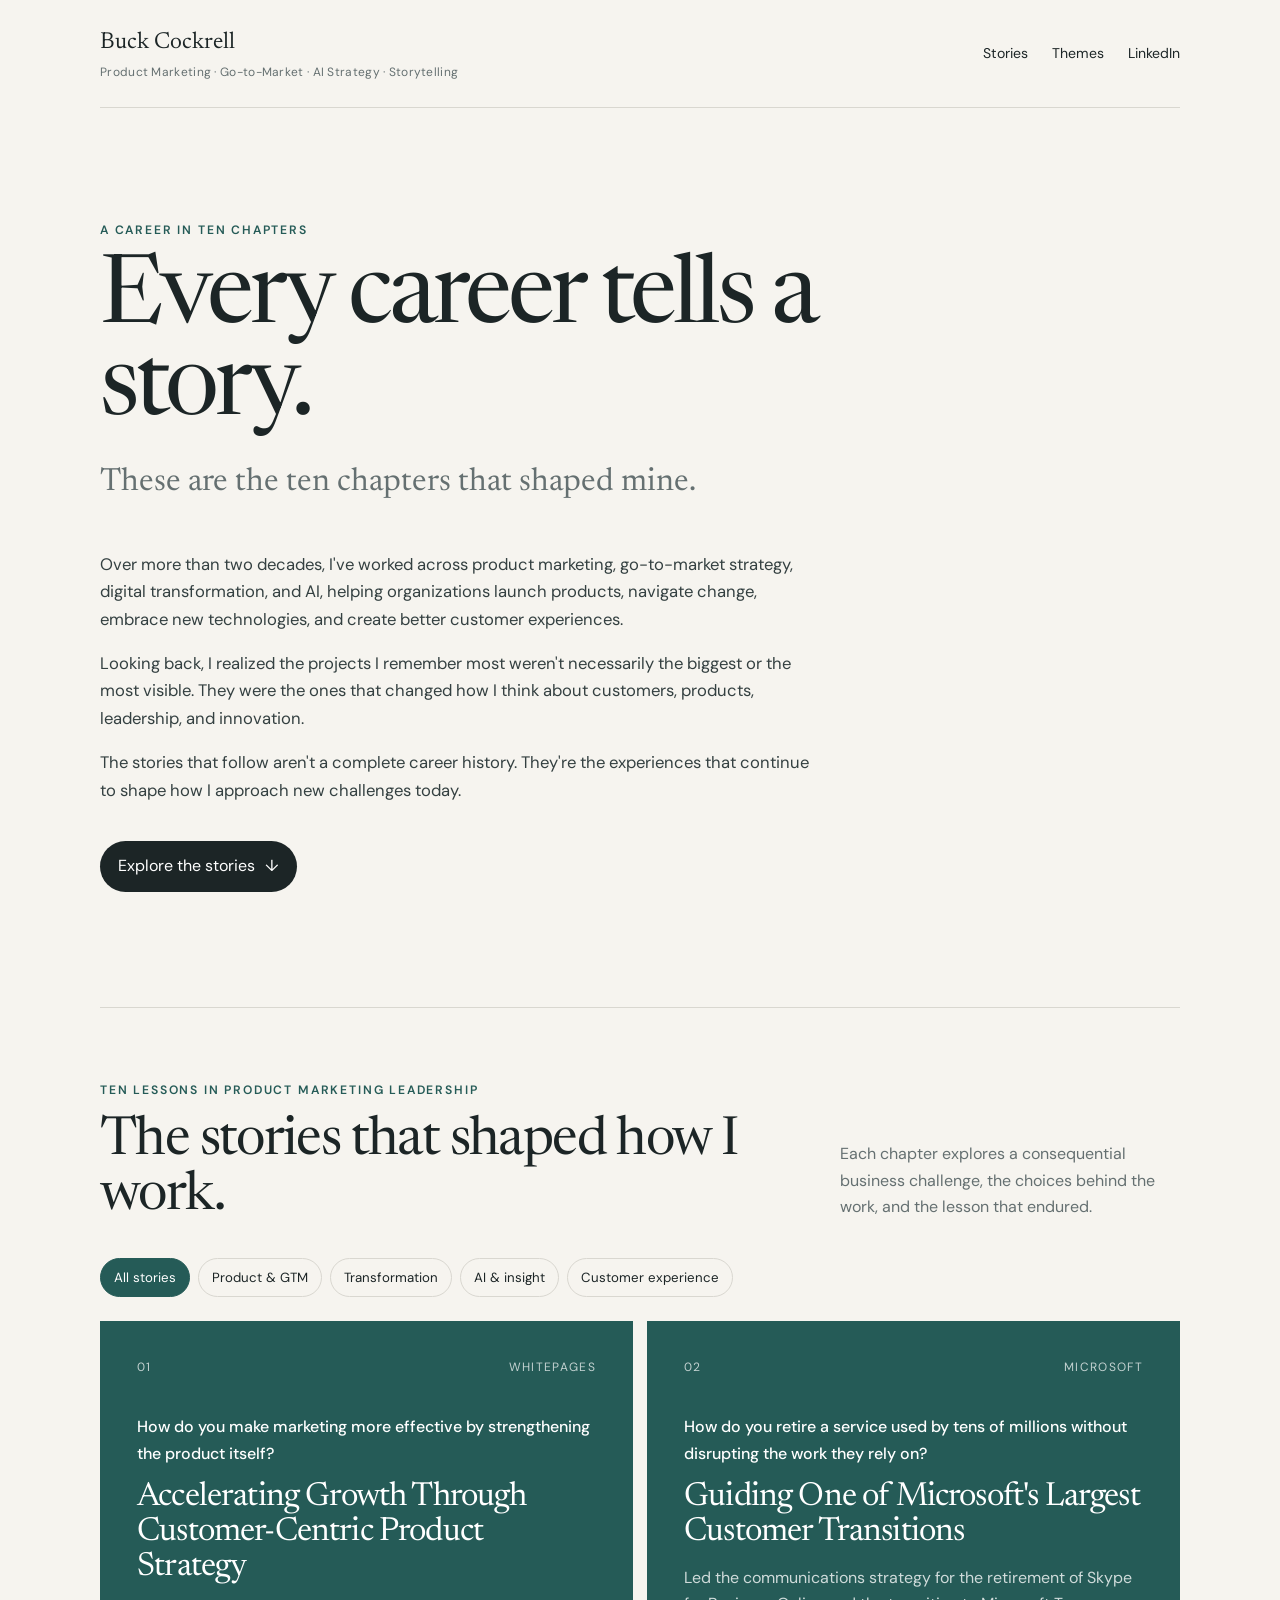
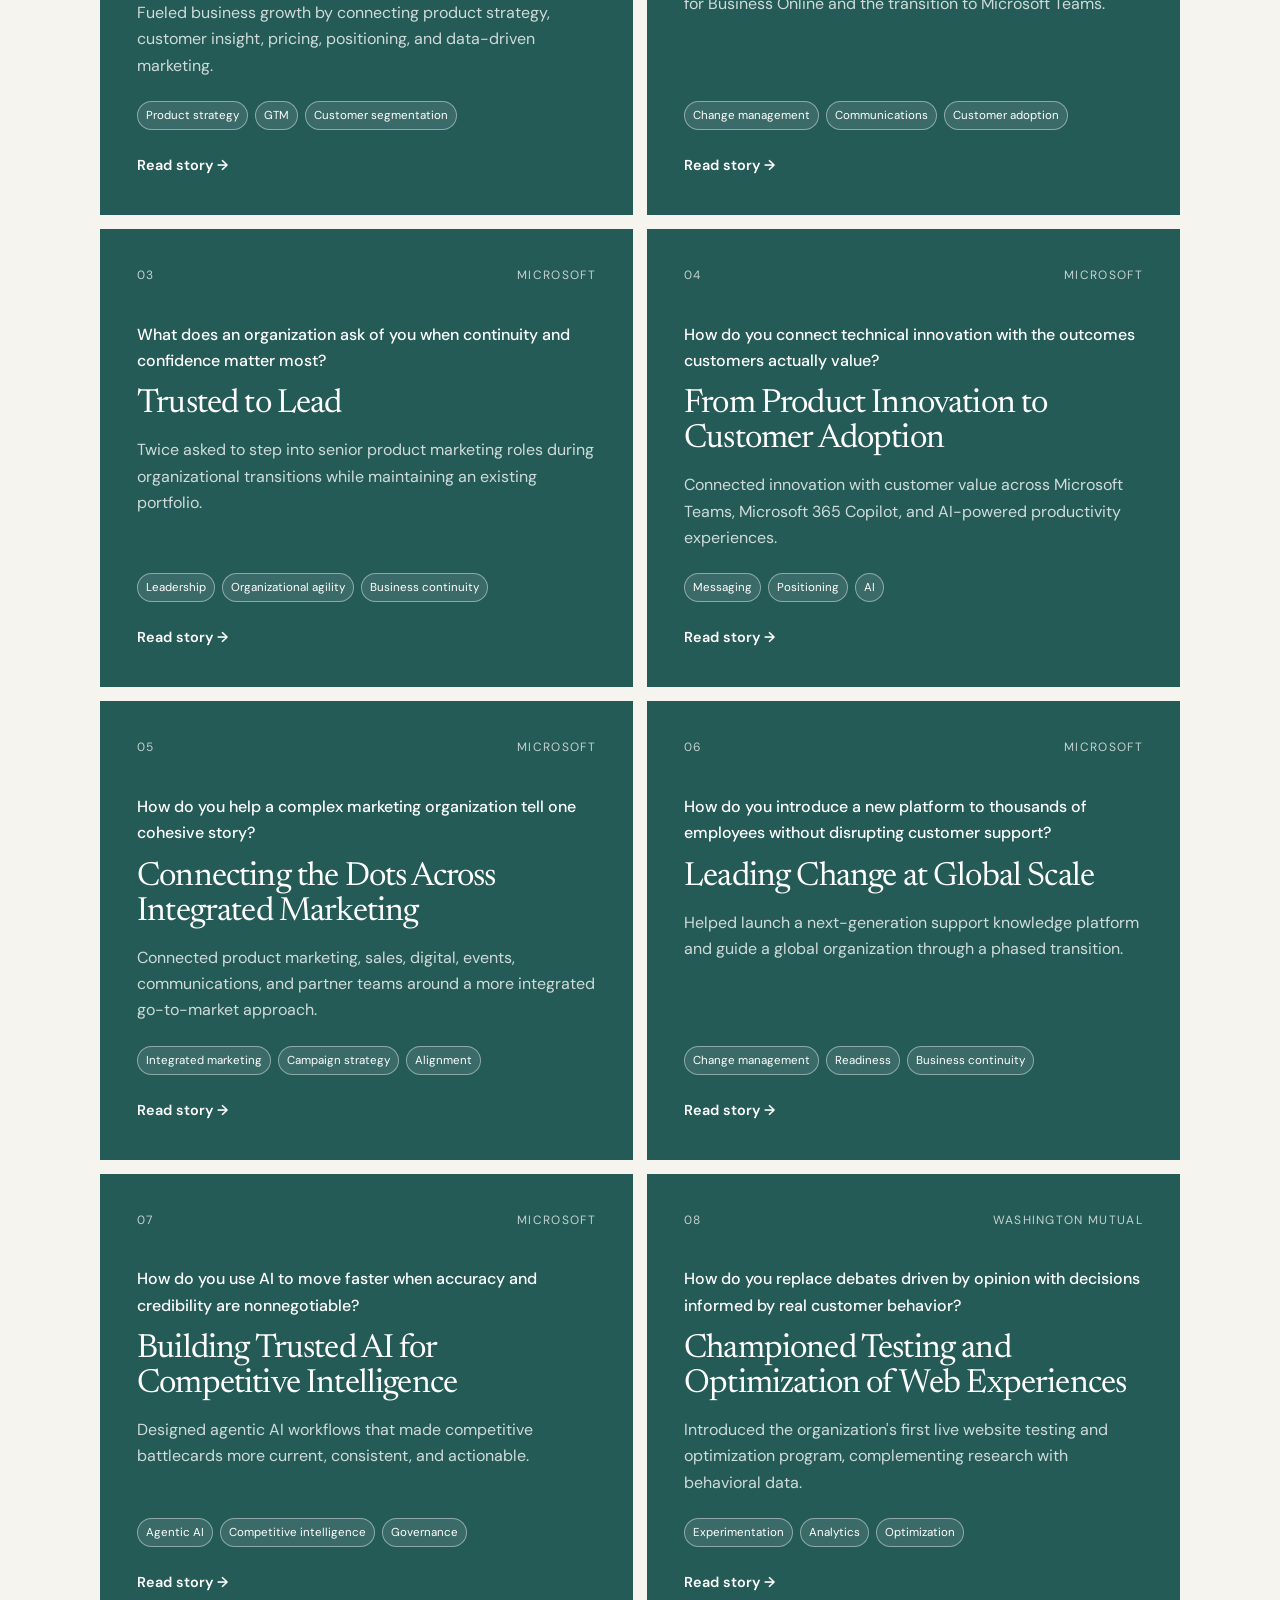
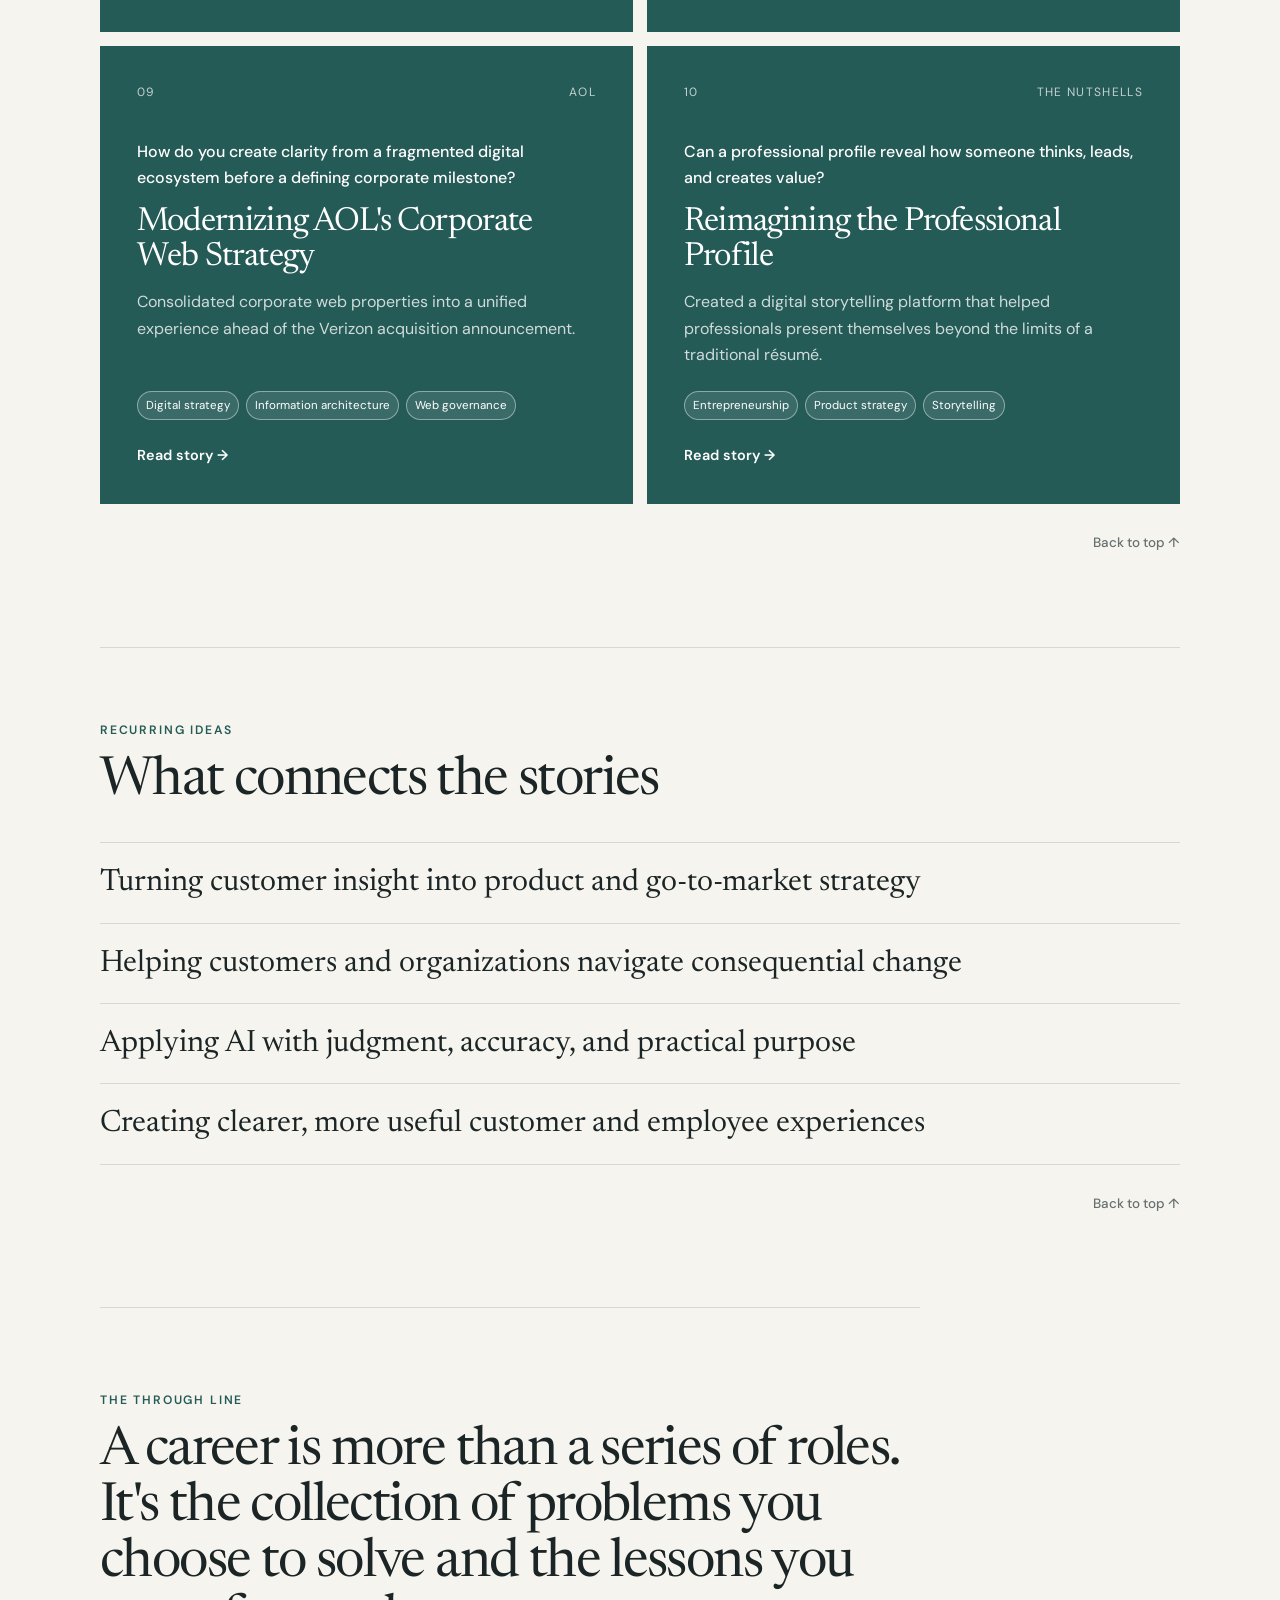
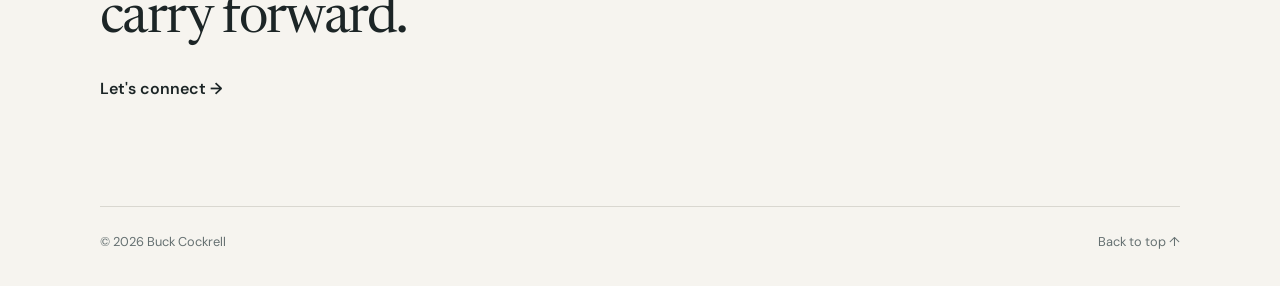
==== commit ec3d96f2: "Add files via upload" ====
--- a/index.html
+++ b/index.html
@@ -46,7 +46,7 @@
     <nav id="site-nav" class="site-nav" aria-label="Primary navigation">
       <a href="#stories">Stories</a>
       <a href="#themes">Themes</a>
-      <a href="https://www.linkedin.com/" rel="noreferrer">LinkedIn</a>
+      <a href="https://www.linkedin.com/in/buckcockrell/" rel="noopener noreferrer">LinkedIn</a>
     </nav>
   </header>
 
@@ -131,7 +131,7 @@
 
         <article class="story-card" data-themes="product experience">
           <a href="stories/integrated-marketing/" aria-label="Read story 5: Connecting the Dots Across Integrated Marketing">
-            <div class="story-meta"><span>05</span><span>Microsoft Advertising</span></div>
+            <div class="story-meta"><span>05</span><span>Microsoft</span></div>
             <p class="story-question">How do you help a complex marketing organization tell one cohesive story?</p>
             <h3>Connecting the Dots Across Integrated Marketing</h3>
             <p class="story-summary">Connected product marketing, sales, digital, events, communications, and partner teams around a more integrated go-to-market approach.</p>
@@ -195,6 +195,10 @@
           </a>
         </article>
       </div>
+
+      <div class="section-back-to-top">
+        <a href="#top">Back to top ↑</a>
+      </div>
     </section>
 
     <section id="themes" class="themes-section" aria-labelledby="themes-title">
@@ -206,17 +210,29 @@
       </div>
 
       <div class="theme-list">
-        <a href="#stories" data-theme-link="product"><span>01</span><strong>Turning customer insight into product and go-to-market strategy</strong><span aria-hidden="true">→</span></a>
-        <a href="#stories" data-theme-link="change"><span>02</span><strong>Helping customers and organizations navigate consequential change</strong><span aria-hidden="true">→</span></a>
-        <a href="#stories" data-theme-link="ai"><span>03</span><strong>Applying AI with judgment, accuracy, and practical purpose</strong><span aria-hidden="true">→</span></a>
-        <a href="#stories" data-theme-link="experience"><span>04</span><strong>Creating clearer, more useful customer and employee experiences</strong><span aria-hidden="true">→</span></a>
+        <div class="theme-item">
+          <strong>Turning customer insight into product and go-to-market strategy</strong>
+        </div>
+        <div class="theme-item">
+          <strong>Helping customers and organizations navigate consequential change</strong>
+        </div>
+        <div class="theme-item">
+          <strong>Applying AI with judgment, accuracy, and practical purpose</strong>
+        </div>
+        <div class="theme-item">
+          <strong>Creating clearer, more useful customer and employee experiences</strong>
+        </div>
+      </div>
+
+      <div class="section-back-to-top">
+        <a href="#top">Back to top ↑</a>
       </div>
     </section>
 
     <section class="closing-section">
       <p class="eyebrow">The through line</p>
       <blockquote>A career is more than a series of roles. It's the collection of problems you choose to solve and the lessons you carry forward.</blockquote>
-      <a class="text-link" href="mailto:">Let's connect <span aria-hidden="true">→</span></a>
+      <a class="text-link" href="https://www.linkedin.com/in/buckcockrell/" rel="noopener noreferrer">Let's connect <span aria-hidden="true">→</span></a>
     </section>
   </main>
 
--- a/styles.css
+++ b/styles.css
@@ -8,6 +8,7 @@
   --line: #d9d7d0;
   --accent: #255b57;
   --accent-soft: #dbe8e5;
+  --cream: #fffdf8;
   --page: 1080px;
   --reading: 720px;
 }
@@ -207,18 +208,25 @@
 
 .story-card {
   min-height: 390px;
-  border: 1px solid var(--line);
-  background: var(--surface);
-  transition: transform .2s ease, border-color .2s ease;
+  border: 1px solid var(--accent);
+  background: var(--accent);
+  color: #fff;
+  transition:
+    transform .2s ease,
+    border-color .2s ease,
+    background-color .2s ease,
+    color .2s ease;
 }
 
 .story-card.featured {
-  background: var(--accent-soft);
+  background: var(--accent);
 }
 
 .story-card:hover {
   transform: translateY(-3px);
-  border-color: var(--accent);
+  border-color: var(--line);
+  background: var(--cream);
+  color: var(--ink);
 }
 
 .story-card[hidden] { display: none; }
@@ -234,7 +242,7 @@
 .story-meta {
   display: flex;
   justify-content: space-between;
-  color: var(--muted);
+  color: rgba(255,255,255,.72);
   font-size: .75rem;
   letter-spacing: .11em;
   text-transform: uppercase;
@@ -242,7 +250,7 @@
 
 .story-question {
   margin: 36px 0 14px;
-  color: var(--accent);
+  color: #fff;
   font-weight: 500;
 }
 
@@ -255,7 +263,7 @@
 
 .story-summary {
   margin: 0 0 22px;
-  color: var(--muted);
+  color: rgba(255,255,255,.78);
 }
 
 .tags {
@@ -271,8 +279,23 @@
   padding: 4px 8px;
   border: 1px solid var(--line);
   border-radius: 999px;
-  background: rgba(255,255,255,.42);
+  background: rgba(255,255,255,.10);
+  border-color: rgba(255,255,255,.42);
   font-size: .72rem;
+}
+
+.story-card:hover .story-meta,
+.story-card:hover .story-summary {
+  color: var(--muted);
+}
+
+.story-card:hover .story-question {
+  color: var(--accent);
+}
+
+.story-card:hover .tags li {
+  border-color: var(--line);
+  background: rgba(255,255,255,.55);
 }
 
 .read-link {
@@ -284,24 +307,21 @@
   border-top: 1px solid var(--line);
 }
 
-.theme-list a {
-  display: grid;
-  grid-template-columns: 40px 1fr auto;
-  gap: 20px;
-  align-items: center;
+.theme-list > * {
+  display: block;
   padding: 22px 0;
   border-bottom: 1px solid var(--line);
   text-decoration: none;
 }
 
-.theme-list a:hover strong { color: var(--accent); }
-
-.theme-list span {
-  color: var(--muted);
-  font-size: .82rem;
+.theme-list span,
+.theme-list .theme-number,
+.theme-list .theme-arrow {
+  display: none;
 }
 
 .theme-list strong {
+  display: block;
   font-family: "Newsreader", serif;
   font-size: clamp(1.25rem, 2.4vw, 1.95rem);
   font-weight: 400;
@@ -373,13 +393,24 @@
 .story-kicker {
   display: flex;
   justify-content: space-between;
-  gap: 20px;
+  align-items: center;
+  gap: 24px;
+  min-height: 58px;
   padding-bottom: 14px;
   border-bottom: 1px solid var(--line);
   color: var(--muted);
   font-size: .75rem;
   letter-spacing: .11em;
   text-transform: uppercase;
+}
+
+.story-company-logo {
+  display: block;
+  width: auto;
+  max-width: 170px;
+  max-height: 46px;
+  object-fit: contain;
+  object-position: right center;
 }
 
 .story-hero-question {
@@ -404,6 +435,19 @@
   color: #344041;
   font-size: clamp(1.08rem, 1.5vw, 1.28rem);
   line-height: 1.65;
+}
+
+.story-intro {
+  display: grid;
+  grid-template-columns: minmax(0, 1.75fr) minmax(250px, .75fr);
+  gap: clamp(40px, 7vw, 84px);
+  align-items: start;
+  padding: 0 0 clamp(58px, 8vw, 86px);
+  border-bottom: 1px solid var(--line);
+}
+
+.story-intro .story-deck {
+  margin-top: 0;
 }
 
 .story-overview {
@@ -415,10 +459,22 @@
   border-bottom: 1px solid var(--line);
 }
 
+.story-intro .story-overview {
+  grid-template-columns: 1fr;
+  gap: 22px;
+  padding: 2px 0 0;
+  border: 0;
+}
+
 .story-overview > div {
   display: flex;
   flex-direction: column;
   gap: 7px;
+}
+
+.story-intro .story-overview > div + div {
+  padding-top: 18px;
+  border-top: 1px solid var(--line);
 }
 
 .overview-label {
@@ -466,19 +522,19 @@
 }
 
 .pull-quote {
-  max-width: 860px;
+  max-width: 820px;
   margin: 8px auto;
-  padding: clamp(42px, 6vw, 66px);
+  padding: clamp(32px, 4.5vw, 48px);
   background: var(--accent-soft);
 }
 
 .pull-quote p {
-  max-width: 760px;
+  max-width: 720px;
   margin: 0;
   font-family: "Newsreader", serif;
-  font-size: clamp(2rem, 4.2vw, 3.8rem);
-  line-height: 1.05;
-  letter-spacing: -.03em;
+  font-size: clamp(1.4rem, 2.4vw, 2rem);
+  line-height: 1.25;
+  letter-spacing: -.015em;
 }
 
 .results-panel {
@@ -504,34 +560,43 @@
 
 .results-grid {
   display: grid;
-  grid-template-columns: 1fr 1fr 1.2fr;
-  gap: 28px;
-  margin-top: 48px;
-  padding-top: 24px;
+  grid-template-columns: repeat(3, minmax(0, 1fr));
+  gap: clamp(24px, 4vw, 42px);
+  margin-top: 42px;
+  padding-top: 26px;
   border-top: 1px solid rgba(255,255,255,.25);
 }
 
 .result-stat {
-  display: flex;
-  flex-direction: column;
-  gap: 10px;
+  display: block;
+}
+
+.result-stat strong,
+.result-stat span,
+.result-copy,
+.result-copy p {
+  font-family: "DM Sans", sans-serif;
+  font-size: clamp(.96rem, 1.2vw, 1.08rem);
+  line-height: 1.55;
 }
 
 .result-stat strong {
-  font-family: "Newsreader", serif;
-  font-size: clamp(2.7rem, 5vw, 4.8rem);
-  font-weight: 400;
-  line-height: 1;
-}
-
-.result-stat span,
+  display: inline;
+  font-weight: 600;
+}
+
+.result-stat span {
+  display: inline;
+  margin-left: .25em;
+  color: rgba(255,255,255,.82);
+}
+
 .result-copy {
-  color: rgba(255,255,255,.72);
+  color: rgba(255,255,255,.82);
 }
 
 .result-copy p {
   margin: 0;
-  font-size: 1rem;
 }
 
 .related-stories {
@@ -609,6 +674,7 @@
   .site-nav.is-open { display: flex; }
 
   .section-heading,
+  .story-intro,
   .story-overview,
   .story-section,
   .results-grid,
@@ -634,6 +700,25 @@
   .results-panel {
     padding-left: 26px;
     padding-right: 26px;
+  }
+
+  .story-company-logo {
+    max-width: 145px;
+    max-height: 40px;
+  }
+
+  .story-intro {
+    gap: 34px;
+  }
+
+  .story-intro .story-overview {
+    padding-top: 24px;
+    border-top: 1px solid var(--line);
+  }
+
+  .results-grid > * + * {
+    padding-top: 22px;
+    border-top: 1px solid rgba(255,255,255,.18);
   }
 }
 
@@ -694,3 +779,33 @@
 .browse-all:hover {
   color: var(--accent);
 }
+
+
+/* Section-level back-to-top links */
+
+.section-back-to-top {
+  display: flex;
+  justify-content: flex-end;
+  margin-top: 28px;
+}
+
+.section-back-to-top a,
+a.section-back-to-top {
+  color: var(--muted);
+  font-size: .84rem;
+  font-weight: 500;
+  text-decoration: none;
+}
+
+.section-back-to-top a:hover,
+a.section-back-to-top:hover {
+  color: var(--accent);
+}
+
+/* Optional logo tuning by brand */
+
+.story-company-logo.logo-microsoft { max-width: 158px; }
+.story-company-logo.logo-aol { max-width: 108px; }
+.story-company-logo.logo-whitepages { max-width: 170px; }
+.story-company-logo.logo-wamu { max-width: 158px; }
+.story-company-logo.logo-nutshells { max-width: 170px; }
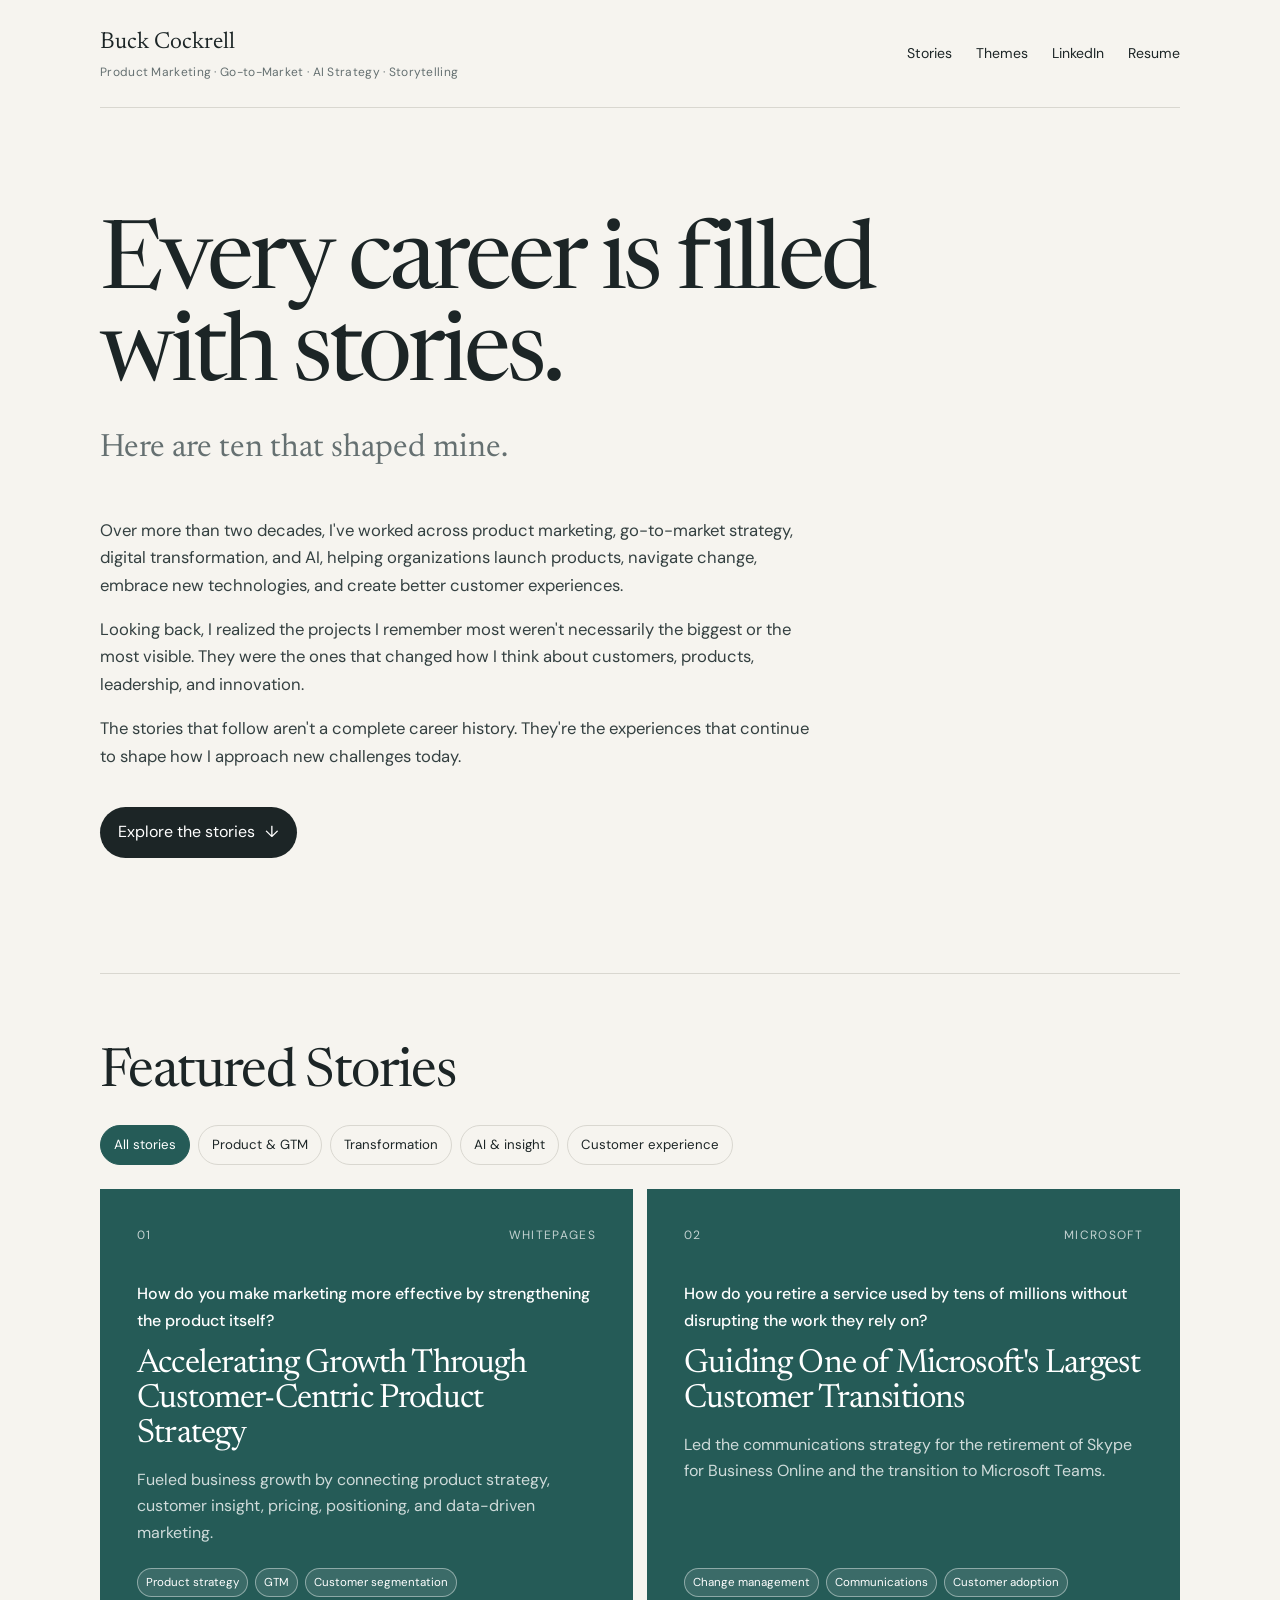
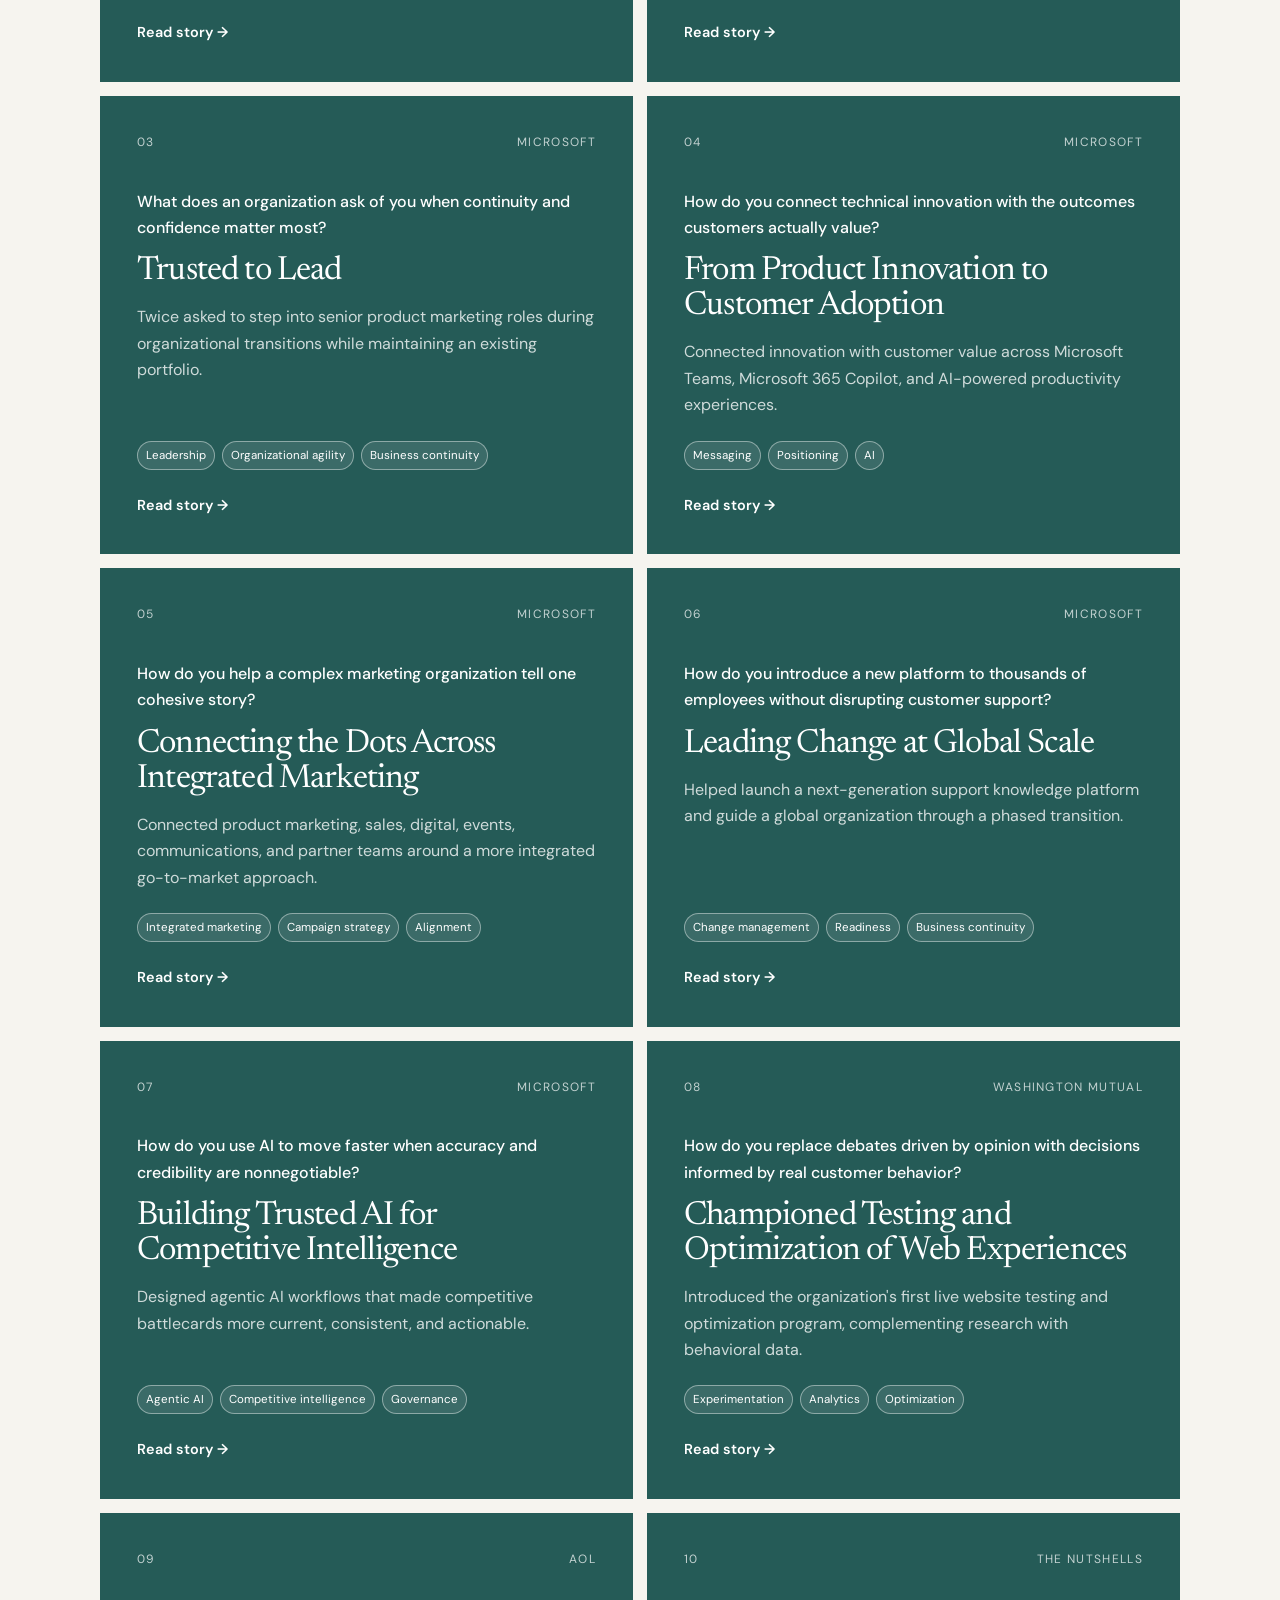
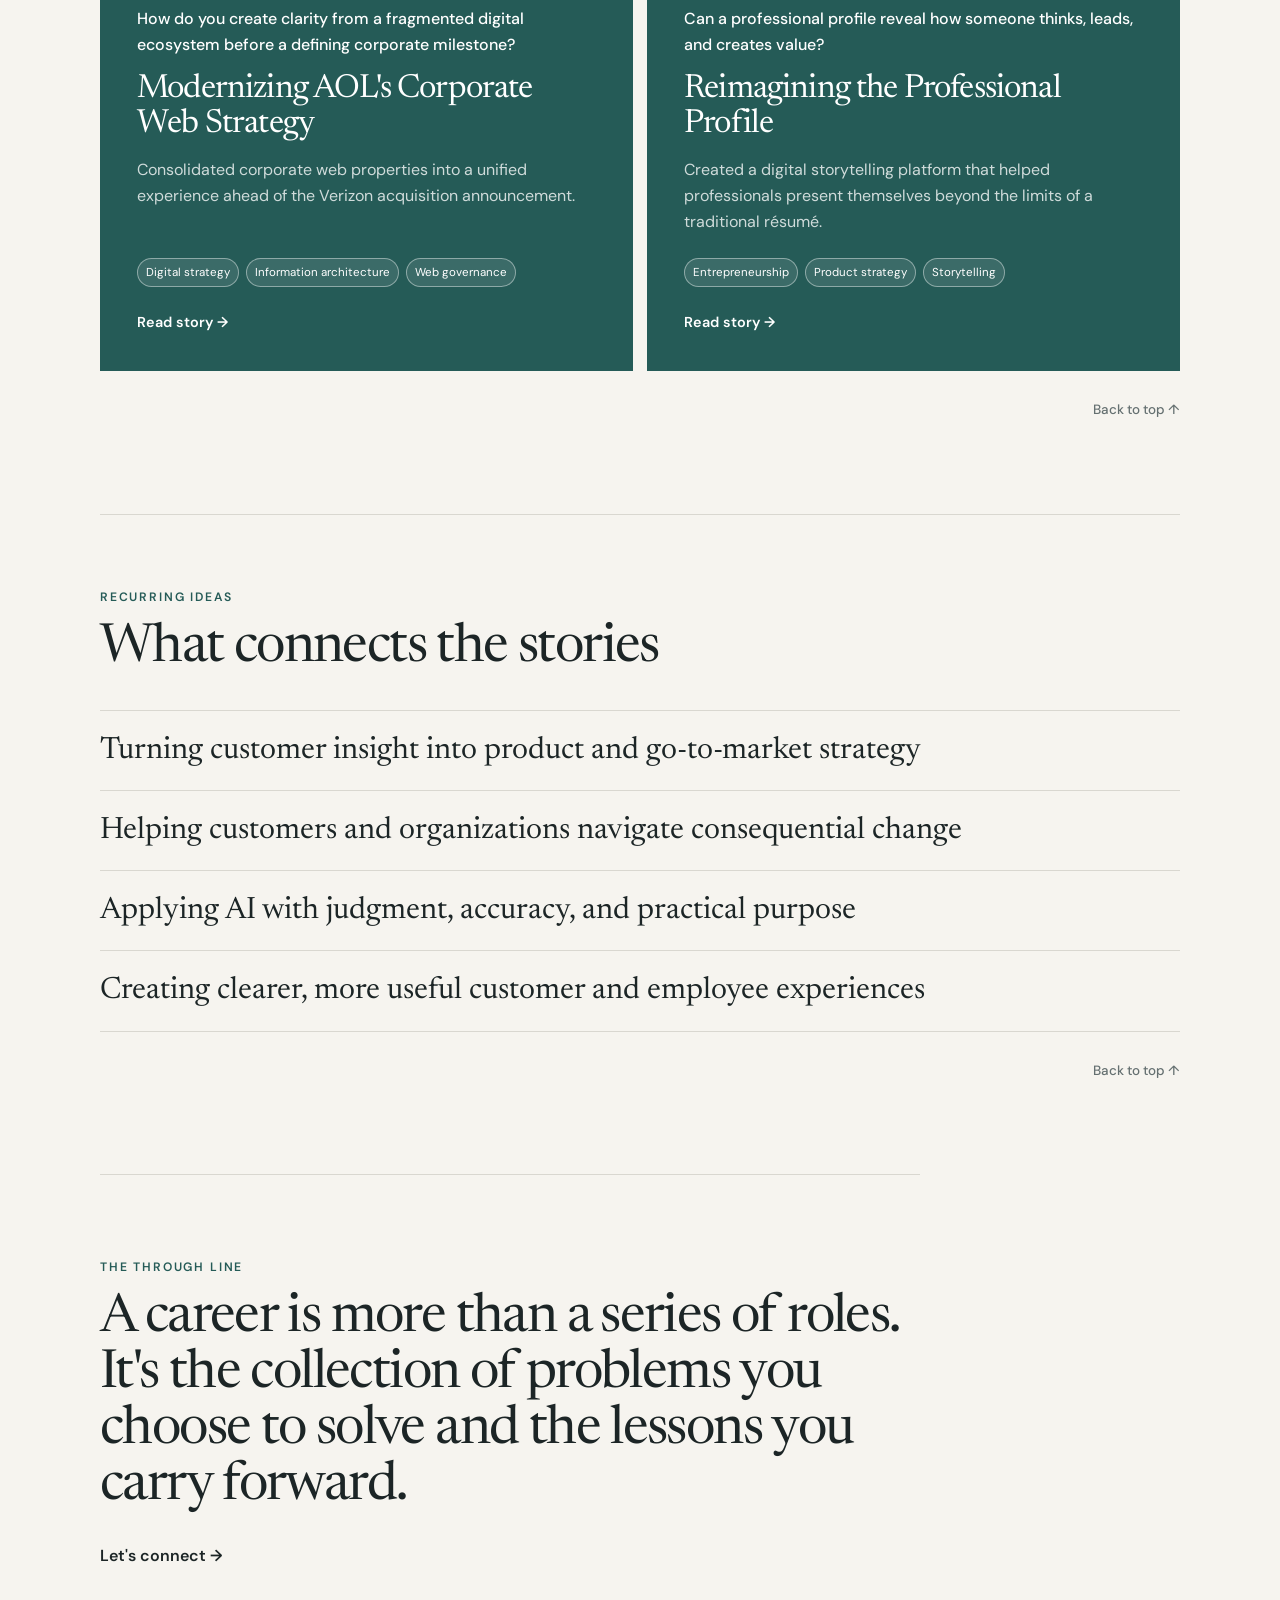
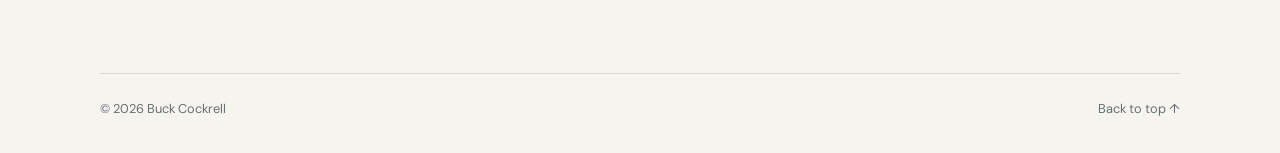
==== commit 3b4d4c61: "Add files via upload" ====
--- a/index.html
+++ b/index.html
@@ -47,14 +47,15 @@
       <a href="#stories">Stories</a>
       <a href="#themes">Themes</a>
       <a href="https://www.linkedin.com/in/buckcockrell/" rel="noopener noreferrer">LinkedIn</a>
+      <a href="assets/resume/buck-cockrell-resume.pdf" target="_blank" rel="noopener noreferrer">Resume</a>
     </nav>
   </header>
 
   <main>
     <section class="hero" aria-labelledby="hero-title">
-      <p class="eyebrow">A career in ten chapters</p>
-      <h1 id="hero-title">Every career tells a story.</h1>
-      <p class="hero-subtitle">These are the ten chapters that shaped mine.</p>
+      
+      <h1 id="hero-title">Every career is filled with stories.</h1>
+      <p class="hero-subtitle">Here are ten that shaped mine.</p>
 
       <div class="intro-copy">
         <p>Over more than two decades, I've worked across product marketing, go-to-market strategy, digital transformation, and AI, helping organizations launch products, navigate change, embrace new technologies, and create better customer experiences.</p>
@@ -70,10 +71,9 @@
     <section id="stories" class="stories-section" aria-labelledby="stories-title">
       <div class="section-heading">
         <div>
-          <p class="eyebrow">Ten lessons in product marketing leadership</p>
-          <h2 id="stories-title">The stories that shaped how I work.</h2>
-        </div>
-        <p>Each chapter explores a consequential business challenge, the choices behind the work, and the lesson that endured.</p>
+                    <h2 id="stories-title">Featured Stories</h2>
+        </div>
+        
       </div>
 
       <div class="filter-bar" aria-label="Filter stories by theme">
@@ -152,7 +152,7 @@
         </article>
 
         <article class="story-card featured" data-themes="ai product">
-          <a href="stories/trusted-ai/" aria-label="Read story 7: Building Trusted AI for Competitive Intelligence">
+          <a href="stories/ai-competitive-intelligence/" aria-label="Read story 7: Building Trusted AI for Competitive Intelligence">
             <div class="story-meta"><span>07</span><span>Microsoft</span></div>
             <p class="story-question">How do you use AI to move faster when accuracy and credibility are nonnegotiable?</p>
             <h3>Building Trusted AI for Competitive Intelligence</h3>
@@ -163,7 +163,7 @@
         </article>
 
         <article class="story-card" data-themes="experience change">
-          <a href="stories/testing-optimization/" aria-label="Read story 8: Championed Testing and Optimization of Web Experiences">
+          <a href="stories/web-optimization/" aria-label="Read story 8: Championed Testing and Optimization of Web Experiences">
             <div class="story-meta"><span>08</span><span>Washington Mutual</span></div>
             <p class="story-question">How do you replace debates driven by opinion with decisions informed by real customer behavior?</p>
             <h3>Championed Testing and Optimization of Web Experiences</h3>
@@ -174,7 +174,7 @@
         </article>
 
         <article class="story-card" data-themes="change experience">
-          <a href="stories/aol-corporate-web/" aria-label="Read story 9: Modernizing AOL's Corporate Web Strategy">
+          <a href="stories/aol-web-strategy/" aria-label="Read story 9: Modernizing AOL's Corporate Web Strategy">
             <div class="story-meta"><span>09</span><span>AOL</span></div>
             <p class="story-question">How do you create clarity from a fragmented digital ecosystem before a defining corporate milestone?</p>
             <h3>Modernizing AOL's Corporate Web Strategy</h3>
--- a/styles.css
+++ b/styles.css
@@ -809,3 +809,223 @@
 .story-company-logo.logo-whitepages { max-width: 170px; }
 .story-company-logo.logo-wamu { max-width: 158px; }
 .story-company-logo.logo-nutshells { max-width: 170px; }
+
+
+/* Editorial story system: July 2026 */
+.story-page {
+  padding-bottom: 0;
+}
+
+.story-hero {
+  max-width: 980px;
+  padding: clamp(44px, 6vw, 72px) 0 clamp(38px, 5vw, 56px);
+}
+
+.back-link {
+  margin-bottom: clamp(32px, 5vw, 54px);
+}
+
+.story-kicker {
+  min-height: 72px;
+  padding: 0 0 16px;
+}
+
+.story-number {
+  flex: 0 0 auto;
+}
+
+.story-company-mark {
+  min-width: 180px;
+  min-height: 52px;
+  display: flex;
+  justify-content: flex-end;
+  align-items: center;
+}
+
+.story-company-logo {
+  width: auto;
+  max-width: 210px;
+  max-height: 52px;
+  object-fit: contain;
+  object-position: right center;
+}
+
+.story-company-wordmark {
+  font-family: "Newsreader", serif;
+  color: var(--ink);
+  font-size: 2rem;
+  letter-spacing: -.025em;
+  text-transform: none;
+}
+
+.story-hero-question {
+  max-width: 760px;
+  margin: clamp(36px, 5vw, 60px) 0 18px;
+  font-family: "DM Sans", sans-serif;
+  font-weight: 500;
+}
+
+.story-hero h1 {
+  max-width: 980px;
+}
+
+.story-intro {
+  grid-template-columns: minmax(0, 1.65fr) minmax(240px, .7fr);
+  gap: clamp(42px, 7vw, 88px);
+  padding: 0 0 clamp(56px, 8vw, 88px);
+}
+
+.story-intro .story-deck {
+  max-width: 740px;
+  padding-top: 2px;
+  font-family: "Newsreader", serif;
+  font-size: clamp(1.22rem, 2vw, 1.62rem);
+  line-height: 1.52;
+  letter-spacing: -.012em;
+}
+
+.story-intro .story-overview {
+  gap: 0;
+  padding: 0;
+}
+
+.story-intro .story-overview > div {
+  gap: 6px;
+  padding: 0 0 18px;
+}
+
+.story-intro .story-overview > div + div {
+  padding-top: 18px;
+}
+
+.story-intro .story-overview strong {
+  font-size: .94rem;
+  line-height: 1.45;
+}
+
+.story-intro .story-tags {
+  gap: 6px;
+}
+
+.story-intro .story-tags li {
+  padding: 3px 7px;
+  background: transparent;
+  border-color: var(--line);
+  font-size: .68rem;
+}
+
+.story-body {
+  max-width: 940px;
+}
+
+.story-section {
+  grid-template-columns: 46px minmax(0, 740px);
+  gap: 30px;
+  padding: clamp(60px, 8vw, 92px) 0;
+}
+
+.section-number {
+  color: #8b9291;
+}
+
+.section-content h2 {
+  margin-bottom: 26px;
+}
+
+.pull-quote {
+  max-width: 860px;
+  padding: clamp(30px, 4vw, 46px) clamp(34px, 5vw, 58px);
+  border-left: 4px solid var(--accent);
+}
+
+.results-panel {
+  max-width: 940px;
+  border-radius: 2px;
+}
+
+.results-grid > * {
+  min-width: 0;
+}
+
+.result-stat strong {
+  display: block;
+  margin-bottom: 5px;
+  font-family: "Newsreader", serif;
+  font-size: clamp(1.65rem, 3vw, 2.65rem);
+  font-weight: 400;
+  line-height: 1;
+}
+
+.result-stat span {
+  display: block;
+  margin-left: 0;
+}
+
+.next-story {
+  margin-top: 20px;
+  padding: 76px 0 94px;
+}
+
+.next-story-card {
+  background: var(--accent);
+  border-color: var(--accent);
+  color: #fff;
+}
+
+.next-story-card:hover {
+  border-color: var(--ink);
+}
+
+.next-story-meta,
+.next-story-link {
+  color: rgba(255,255,255,.72);
+}
+
+.browse-all {
+  display: inline-block;
+  margin-top: 18px;
+  color: var(--muted);
+  font-size: .88rem;
+  text-decoration: none;
+}
+
+.browse-all:hover {
+  color: var(--accent);
+}
+
+@media (max-width: 760px) {
+  .story-kicker {
+    min-height: 60px;
+  }
+
+  .story-company-mark {
+    min-width: 120px;
+    min-height: 40px;
+  }
+
+  .story-company-logo {
+    max-width: 150px;
+    max-height: 40px;
+  }
+
+  .story-company-wordmark {
+    font-size: 1.6rem;
+  }
+
+  .story-intro {
+    gap: 32px;
+  }
+
+  .story-intro .story-deck {
+    font-size: 1.25rem;
+  }
+
+  .story-section {
+    grid-template-columns: 1fr;
+  }
+}
+
+
+/* Homepage v1.0 refinement */
+.hero .eyebrow { display:none; }
+.stories-section .section-heading { margin-bottom: 1.5rem; }
